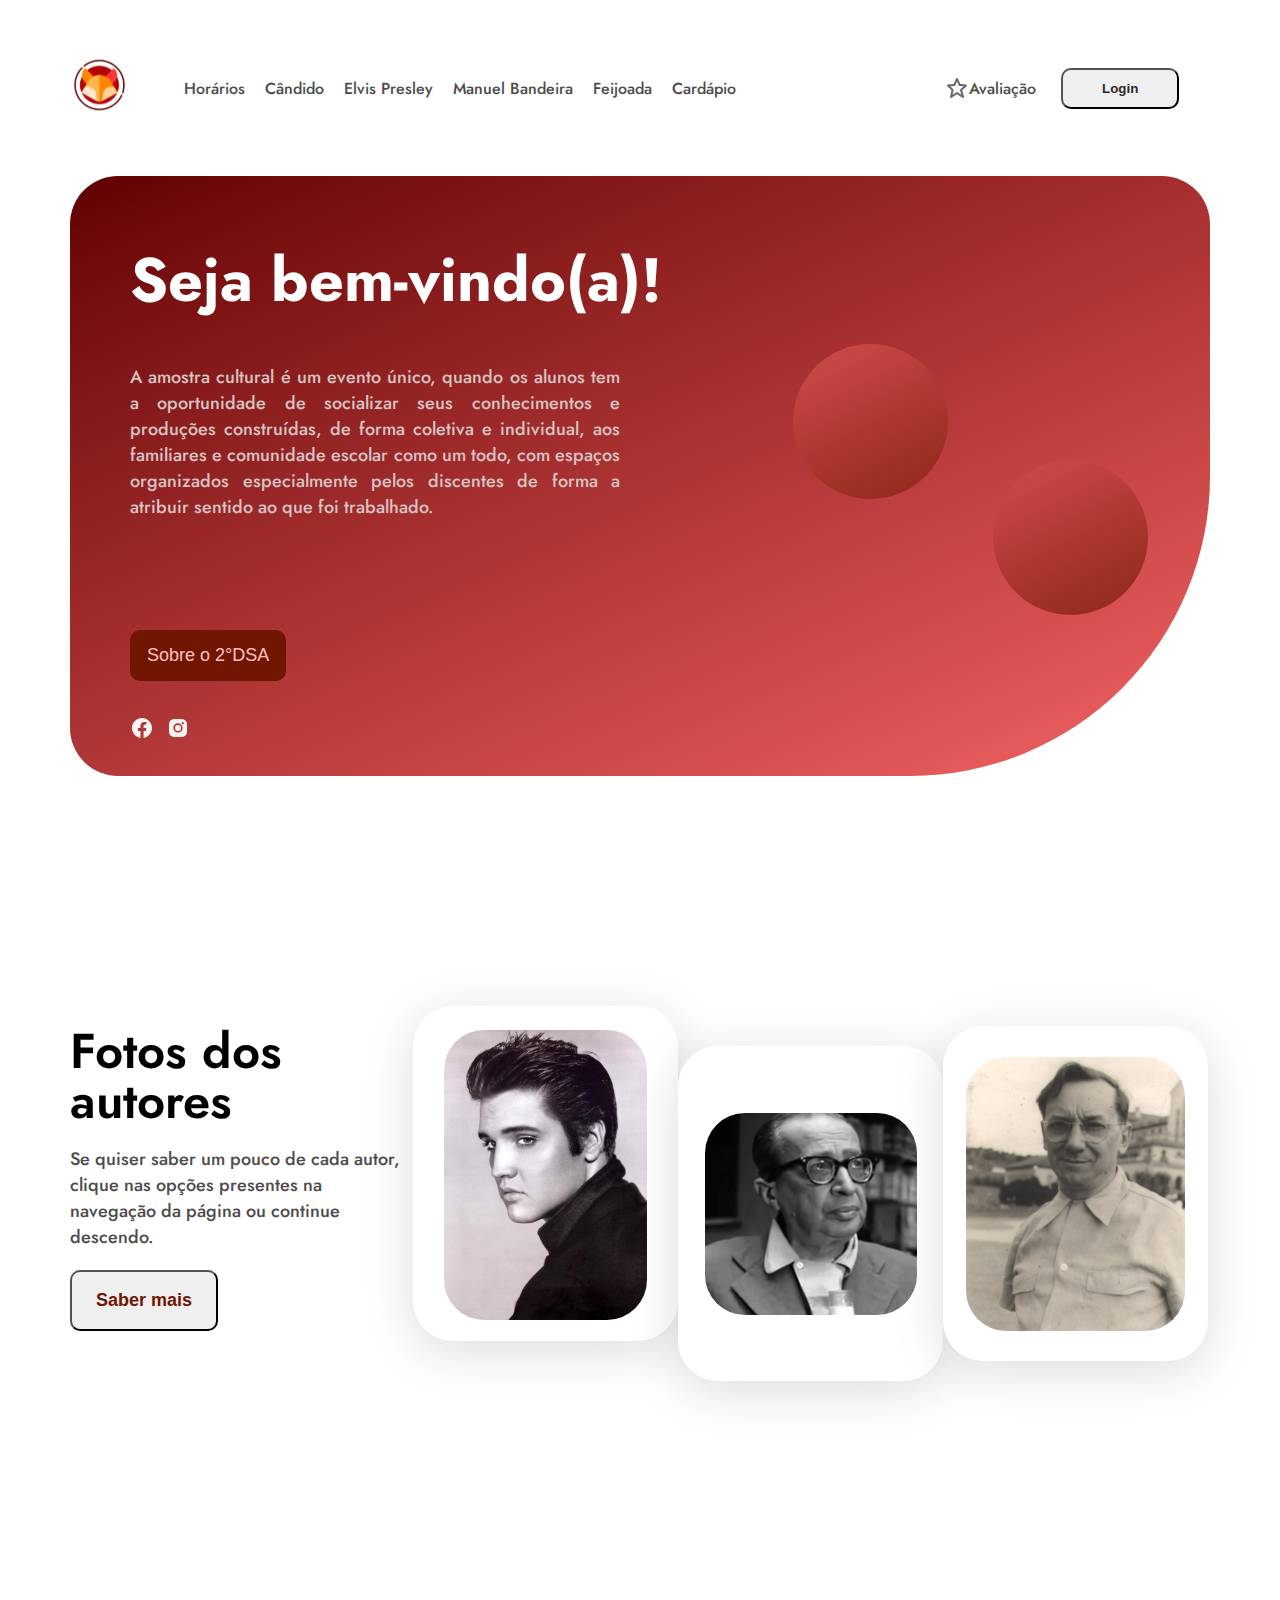
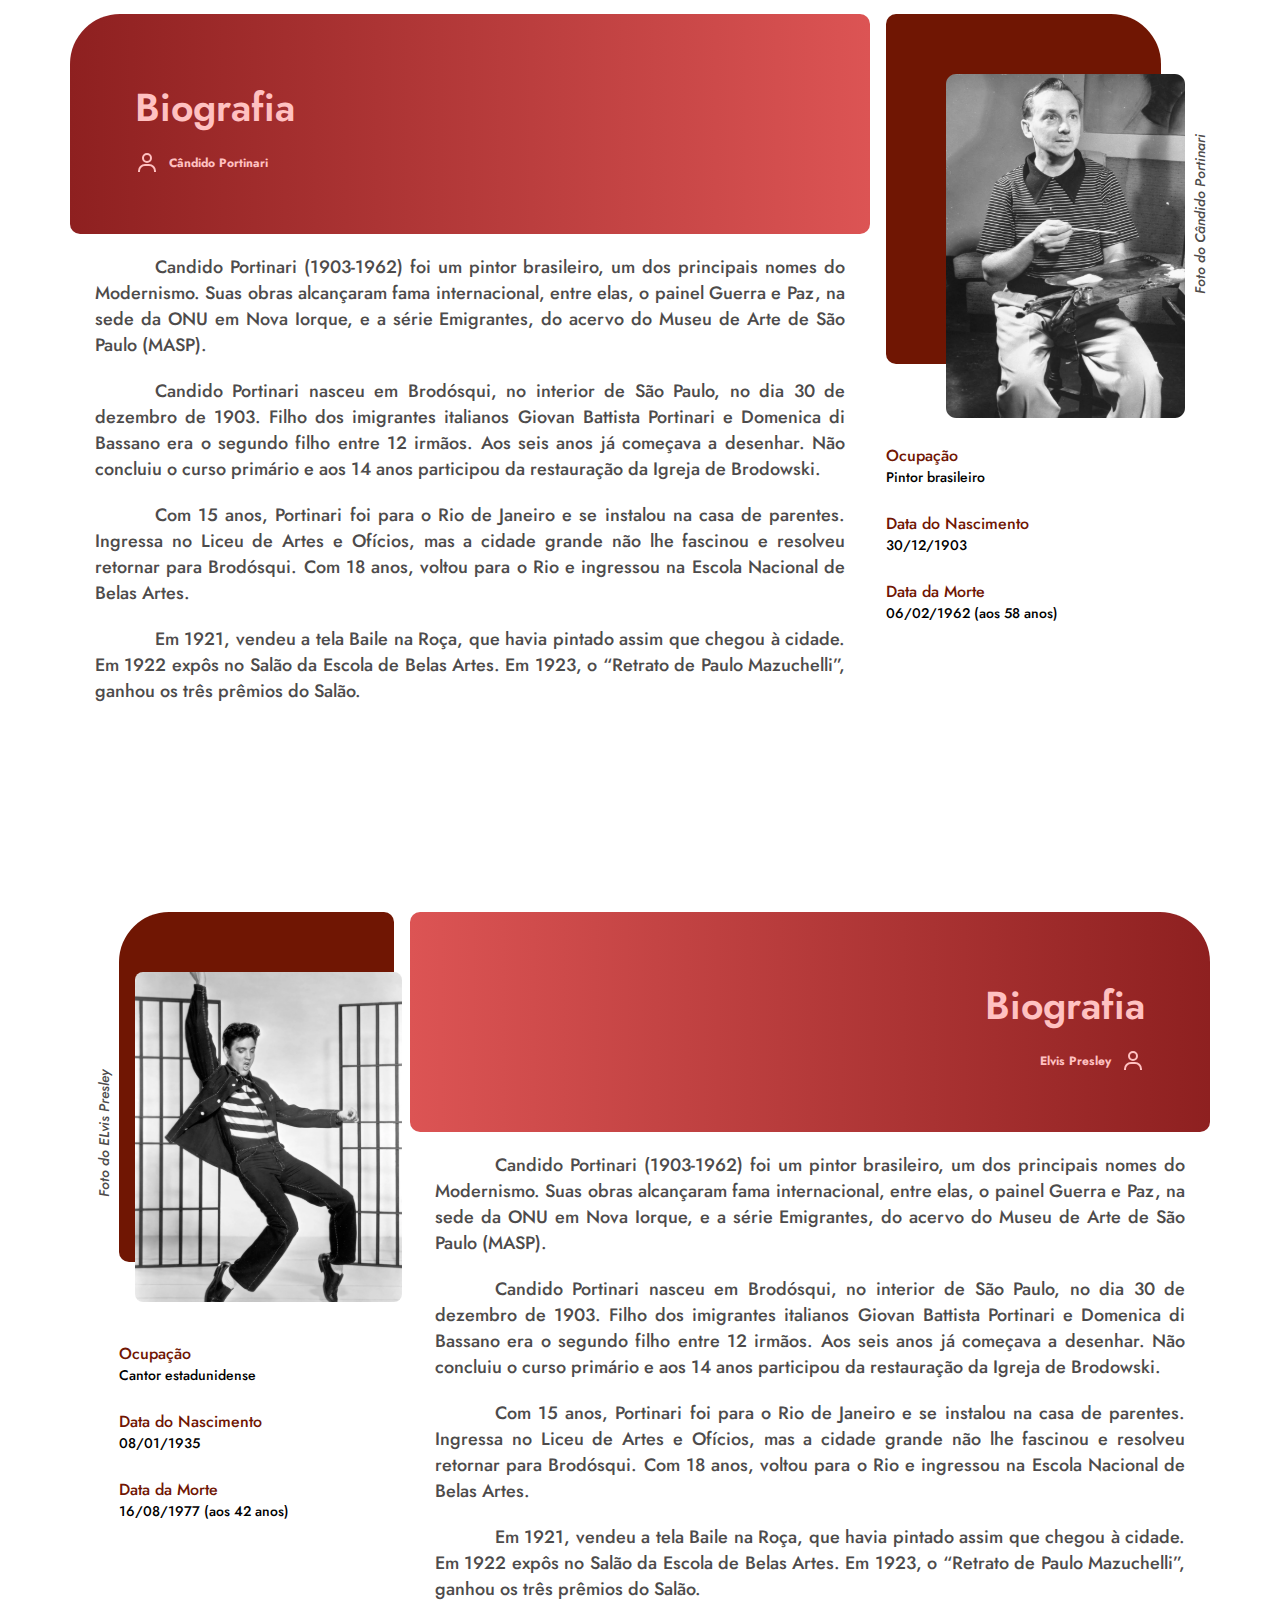
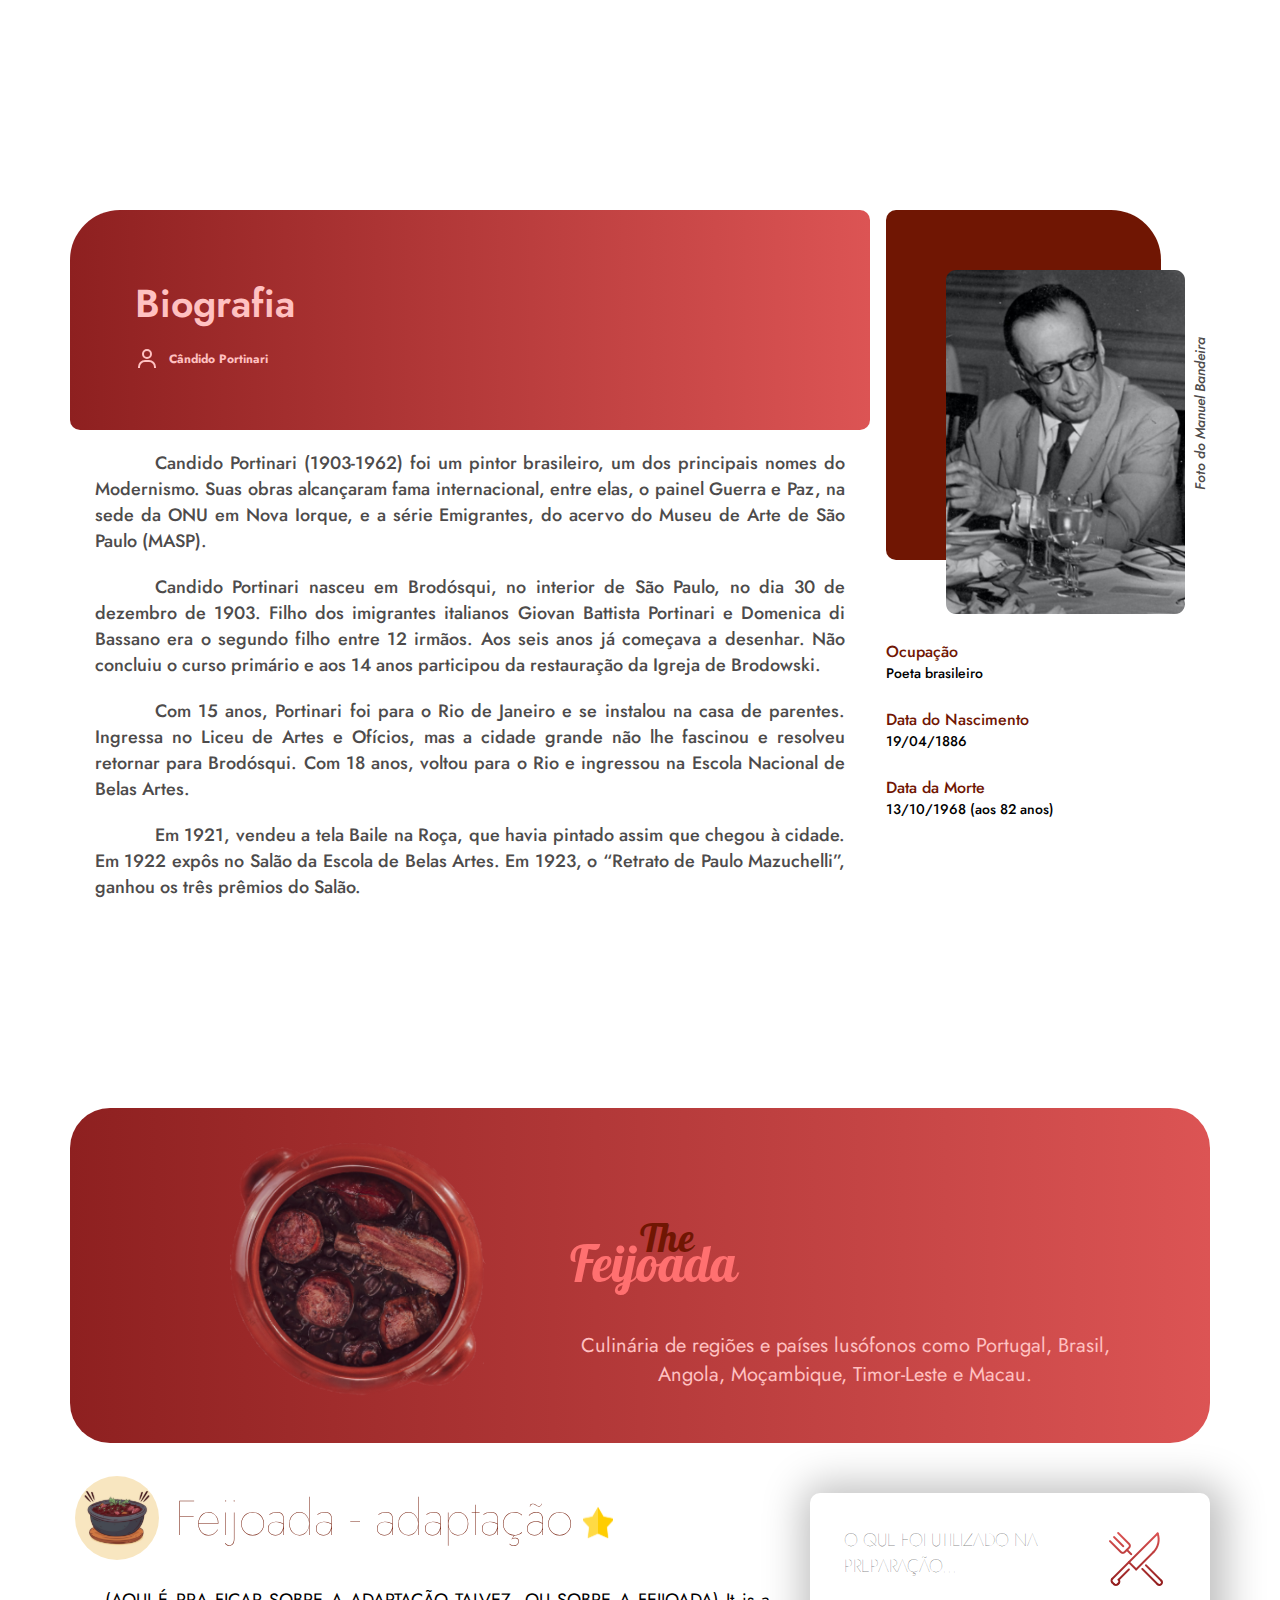
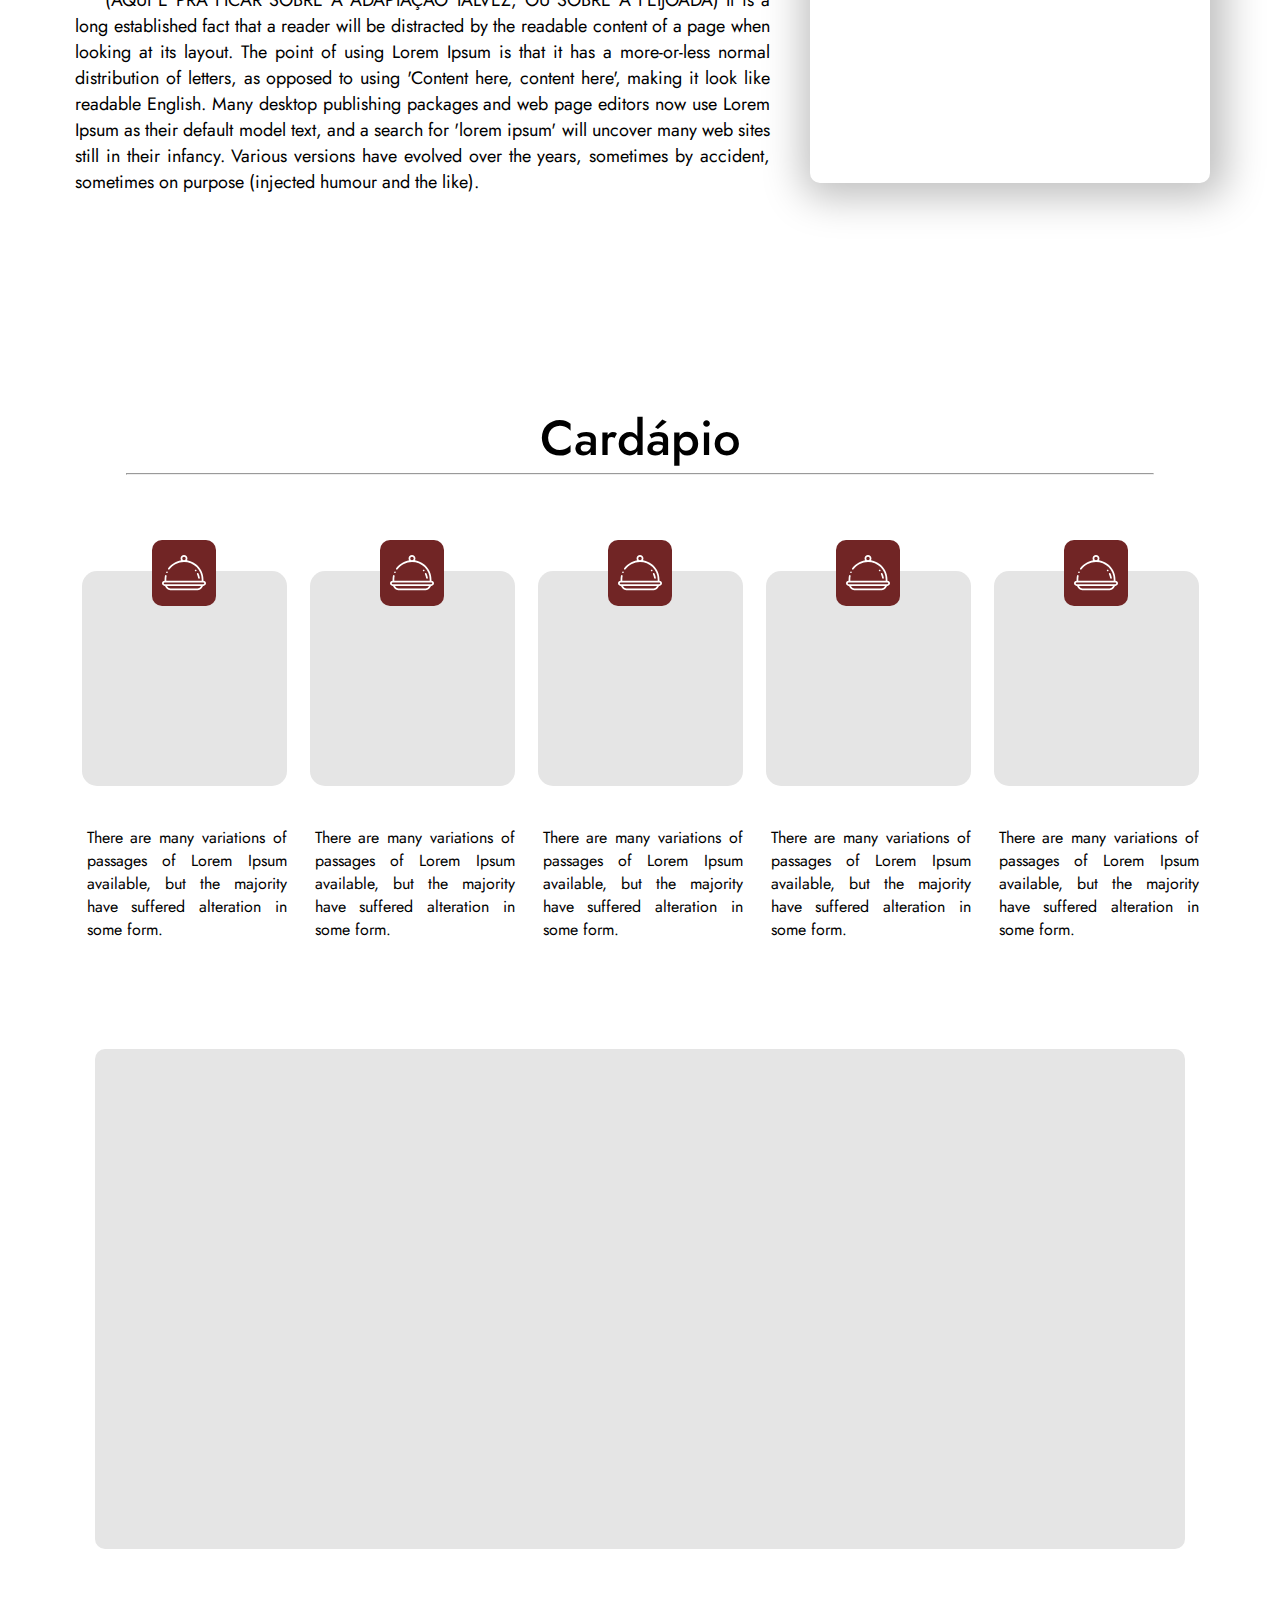
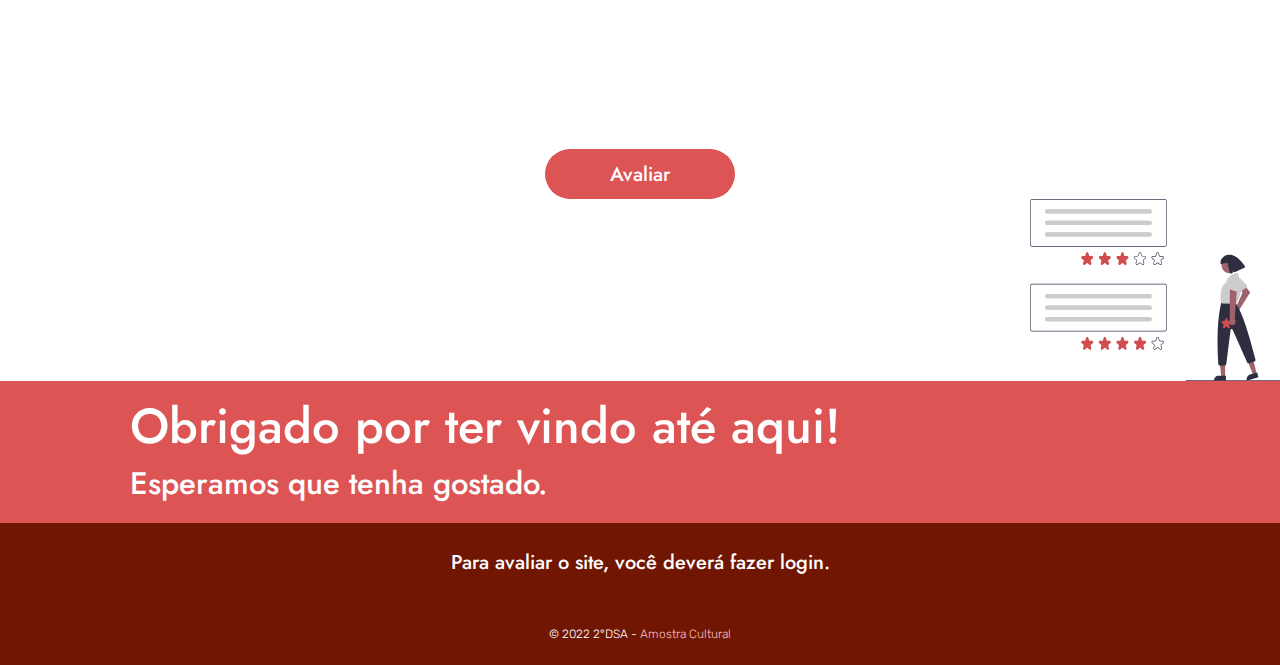
==== index.html @ beaadd14 "pagina inicial" ====
<!DOCTYPE html>
<html lang="pt-br">
<head>
    <meta charset="UTF-8">
    <meta http-equiv="X-UA-Compatible" content="IE=edge">
    <meta name="viewport" content="width=device-width, initial-scale=1.0">
    <link rel="stylesheet" href="style.css">
    <link rel="shortcut icon" href="favicon.svg" type="image/x-icon">
    <link rel="preconnect" href="https://fonts.googleapis.com">
    <link rel="preconnect" href="https://fonts.gstatic.com" crossorigin>
    <link href="https://fonts.googleapis.com/css2?family=Jost:wght@400;500;600;700&display=swap" rel="stylesheet">
    <link rel="preconnect" href="https://fonts.googleapis.com">
    <link rel="preconnect" href="https://fonts.gstatic.com" crossorigin>
    <link href="https://fonts.googleapis.com/css2?family=Pattaya&display=swap" rel="stylesheet">
    <link rel="preconnect" href="https://fonts.googleapis.com">
    <link rel="preconnect" href="https://fonts.gstatic.com" crossorigin>
    <link href="https://fonts.googleapis.com/css2?family=Waterfall&display=swap" rel="stylesheet">
    <link rel="preconnect" href="https://fonts.googleapis.com">
    <link rel="preconnect" href="https://fonts.gstatic.com" crossorigin>
    <link href="https://fonts.googleapis.com/css2?family=Rubik&display=swap" rel="stylesheet">
    <title>Amostra Cultural</title>
</head>
<body>
    <header>
        <section class="container-header">
            <nav>
                <div class="image-logo">
                    <picture>
                        <img src="./favicon.svg" alt="logo da amostra cultural">
                    </picture>
                </div>
                <div class="container-navbar">
                    <ul>
                        <li><a href="#">Horários</a></li>
                        <li><a href="#candido-page" name="candido">Cândido</a></li>
                        <li><a href="#elvis-page">Elvis Presley</a></li>
                        <li><a href="#manuel-page">Manuel Bandeira</a></li>
                        <li><a href="#feijoada-page">Feijoada</a></li>
                        <li><a href="#cardapio-page">Cardápio</a></li>
                    </ul>
                </div>
                <div class="container-contato">
                    <div class="rate-us">
                        <picture>
                            <svg xmlns="http://www.w3.org/2000/svg" width="30" height="30" style="fill: rgba(106, 104, 104, 1);transform: none;"><path d="m6.516 14.323-1.49 6.452a.998.998 0 0 0 1.529 1.057L12 18.202l5.445 3.63a1.001 1.001 0 0 0 1.517-1.106l-1.829-6.4 4.536-4.082a1 1 0 0 0-.59-1.74l-5.701-.454-2.467-5.461a.998.998 0 0 0-1.822 0L8.622 8.05l-5.701.453a1 1 0 0 0-.619 1.713l4.214 4.107zm2.853-4.326a.998.998 0 0 0 .832-.586L12 5.43l1.799 3.981a.998.998 0 0 0 .832.586l3.972.315-3.271 2.944c-.284.256-.397.65-.293 1.018l1.253 4.385-3.736-2.491a.995.995 0 0 0-1.109 0l-3.904 2.603 1.05-4.546a1 1 0 0 0-.276-.94l-3.038-2.962 4.09-.326z"></path></svg>
                                
                        </picture>
                        <a href="#" id="avaliar">Avaliação</a>
                    </div>
                    <div class="login">
                        <a href="#elvis-page"><button>Login</button></a>
                    </div>
                </div>
            </nav>
        </section>

        <section class="banner">
            <div class="banner-objects-up"></div>
            <div class="banner-objects-down"></div>
            <div class="container-banner">
                <div class="banner-info">
                    <h1>Seja bem-vindo(a)!</h1>
                    <p>A amostra cultural é um evento único, quando os alunos tem a oportunidade de socializar seus conhecimentos e produções construídas, de forma coletiva e individual, aos familiares e comunidade escolar como um todo, com espaços organizados especialmente pelos discentes de forma a atribuir sentido ao que foi trabalhado.</p>
                </div>
                <div class="banner-button">
                    <a href="#"><button>Sobre o 2&deg;DSA</button></a>
                </div>
                <div class="banner-socialmedia">
                    <div class="facebook">
                        <picture>
                            <a href="#"><svg xmlns="http://www.w3.org/2000/svg" width="24" height="24" style="fill: rgba(245, 244, 244, 1);"><path d="M12.001 2.002c-5.522 0-9.999 4.477-9.999 9.999 0 4.99 3.656 9.126 8.437 9.879v-6.988h-2.54v-2.891h2.54V9.798c0-2.508 1.493-3.891 3.776-3.891 1.094 0 2.24.195 2.24.195v2.459h-1.264c-1.24 0-1.628.772-1.628 1.563v1.875h2.771l-.443 2.891h-2.328v6.988C18.344 21.129 22 16.992 22 12.001c0-5.522-4.477-9.999-9.999-9.999z"></path></svg></a>
                        </picture>
                    </div>
                    <div class="instagram">
                        <picture>
                           <a href="#"><svg xmlns="http://www.w3.org/2000/svg" width="24" height="24" style="fill: rgba(245, 244, 244, 1);"><path d="M20.947 8.305a6.53 6.53 0 0 0-.419-2.216 4.61 4.61 0 0 0-2.633-2.633 6.606 6.606 0 0 0-2.186-.42c-.962-.043-1.267-.055-3.709-.055s-2.755 0-3.71.055a6.606 6.606 0 0 0-2.185.42 4.607 4.607 0 0 0-2.633 2.633 6.554 6.554 0 0 0-.419 2.185c-.043.963-.056 1.268-.056 3.71s0 2.754.056 3.71c.015.748.156 1.486.419 2.187a4.61 4.61 0 0 0 2.634 2.632 6.584 6.584 0 0 0 2.185.45c.963.043 1.268.056 3.71.056s2.755 0 3.71-.056a6.59 6.59 0 0 0 2.186-.419 4.615 4.615 0 0 0 2.633-2.633c.263-.7.404-1.438.419-2.187.043-.962.056-1.267.056-3.71-.002-2.442-.002-2.752-.058-3.709zm-8.953 8.297c-2.554 0-4.623-2.069-4.623-4.623s2.069-4.623 4.623-4.623a4.623 4.623 0 0 1 0 9.246zm4.807-8.339a1.077 1.077 0 0 1-1.078-1.078 1.077 1.077 0 1 1 2.155 0c0 .596-.482 1.078-1.077 1.078z"></path><circle cx="11.994" cy="11.979" r="3.003"></circle></svg></a>
                        </picture>
                    </div>
                </div>
            </div>
        </section>
    </header>
    
    <main>
        <section class="highlight">
            <div class="container-highlight">
                <div class="highlight-info">
                    <h2>Fotos dos autores</h2>
                    <p>Se quiser saber um pouco de cada autor, clique nas opções presentes na navegação da página ou continue descendo.</p>
                    <a href="#"><button>Saber mais</button></a>
                </div>
                <div class="highlight-image">
                    <div class="image-1">
                        <picture>
                            <img src="./assets/elvis.svg" alt="imagem de elvis presley" title="Elvis Presley">
                        </picture>
                    </div>
                    <div class="image-2">
                        <picture>
                            <img src="./assets/manuel.svg" alt="imagem de manuel bandeira" title="Manuel Bandeira">
                        </picture>
                    </div>
                    <div class="image-3">
                        <picture>
                            <img src="./assets/candido.svg" alt="imagem de candido portinari" title="Cândido Portinari">
                        </picture>
                    </div>
                </div>
            </div>
        </section>
        <section class="biografia-candido" id="candido-page">
            <div class="container-biografia">
                <div class="biografia-info-text">
                    <div class="biografia-header">
                        <h3>Biografia</h3>
                        <div class="nome-autor">
                            <picture>
                                <svg xmlns="http://www.w3.org/2000/svg" width="24" height="24" style="fill: rgba(255, 193, 193, 1); "><path d="M12 2a5 5 0 1 0 5 5 5 5 0 0 0-5-5zm0 8a3 3 0 1 1 3-3 3 3 0 0 1-3 3zm9 11v-1a7 7 0 0   0-7-7h-4a7 7 0 0 0-7 7v1h2v-1a5 5 0 0 1 5-5h4a5 5 0 0 1 5 5v1z"></path></svg>
                            </picture>
                            <h6>Cândido Portinari</h6>
                        </div>
                    </div>
                    <p>          Candido Portinari (1903-1962) foi um pintor brasileiro, um dos principais nomes do Modernismo. Suas obras alcançaram fama internacional, entre elas, o painel Guerra e Paz, na sede da ONU em Nova Iorque, e a série Emigrantes, do acervo do Museu de Arte de São Paulo (MASP).</p>
                    <p>  Candido Portinari nasceu em Brodósqui, no interior de São Paulo, no dia 30 de dezembro de 1903. Filho dos imigrantes italianos Giovan Battista Portinari e Domenica di Bassano era o segundo filho entre 12 irmãos. Aos seis anos já começava a desenhar. Não concluiu o curso primário e aos 14 anos participou da restauração da Igreja de Brodowski.</p>
              
                    <p>  Com 15 anos, Portinari foi para o Rio de Janeiro e se instalou na casa de parentes. Ingressa no Liceu de Artes e Ofícios, mas a cidade grande não lhe fascinou e resolveu retornar para Brodósqui. Com 18 anos, voltou para o Rio e ingressou na Escola Nacional de Belas Artes.</p>
              
                    <p>  Em 1921, vendeu a tela Baile na Roça, que havia pintado assim que chegou à cidade. Em 1922 expôs no Salão da Escola de Belas Artes. Em 1923, o “Retrato de Paulo Mazuchelli”, ganhou os três prêmios do Salão.</p>
                </div>
                <div class="biografia-info-autor">
                    <div class="image-autor">
                        <picture>
                            <img src="./assets/candido-1.svg" alt="imagem de candido" title="Cândido Portinari">
                        </picture>
                        <cite><p>Foto do Cândido Portinari</p></cite>
                    </div>
                    <div class="text-autor">
                        <div class="ocupacao">
                            <p><span>Ocupação</span><br> Pintor brasileiro</p>
                        </div>
                        <div class="date-birth">
                            <p><span>Data do Nascimento</span><br> 30/12/1903</p>
                        </div>
                        <div class="date-death">
                            <p><span>Data da Morte</span><br> 06/02/1962 (aos 58 anos)</p>
                        </div>
                    </div>
                </div>
            </div>
        </section>
        <section class="biografia-elvis" id="elvis-page">
            <div class="container-biografia">
                <div class="biografia-info-autor">
                    <div class="image-autor">
                        <picture>
                            <img src="./assets/elvis-1.svg" alt="imagem de elvis" title="Elvis Presley">
                        </picture>
                        <cite><p>Foto do ELvis Presley</p></cite>
                    </div>
                    <div class="text-autor">
                        <div class="ocupacao">
                            <p><span>Ocupação</span><br> Cantor estadunidense</p>
                        </div>
                        <div class="date-birth">
                            <p><span>Data do Nascimento</span><br> 08/01/1935</p>
                        </div>
                        <div class="date-death">
                            <p><span>Data da Morte</span><br> 16/08/1977 (aos 42 anos)</p>
                        </div>
                    </div>
                </div>
                <div class="biografia-info-text">
                    <div class="biografia-header">
                        <h3>Biografia</h3>
                        <div class="nome-autor">
                            <h6>Elvis Presley</h6>
                            <picture>
                                <svg xmlns="http://www.w3.org/2000/svg" width="24" height="24" style="fill: rgba(255, 193, 193, 1); "><path d="M12 2a5 5 0 1 0 5 5 5 5 0 0 0-5-5zm0 8a3 3 0 1 1 3-3 3 3 0 0 1-3 3zm9 11v-1a7 7 0 0   0-7-7h-4a7 7 0 0 0-7 7v1h2v-1a5 5 0 0 1 5-5h4a5 5 0 0 1 5 5v1z"></path></svg>
                            </picture>
                        </div>
                    </div>
                    <p>          Candido Portinari (1903-1962) foi um pintor brasileiro, um dos principais nomes do Modernismo. Suas obras alcançaram fama internacional, entre elas, o painel Guerra e Paz, na sede da ONU em Nova Iorque, e a série Emigrantes, do acervo do Museu de Arte de São Paulo (MASP).</p>
            
                    <p>  Candido Portinari nasceu em Brodósqui, no interior de São Paulo, no dia 30 de dezembro de 1903. Filho dos imigrantes italianos Giovan Battista Portinari e Domenica di Bassano era o segundo filho entre 12 irmãos. Aos seis anos já começava a desenhar. Não concluiu o curso primário e aos 14 anos participou da restauração da Igreja de Brodowski.</p>
              
                    <p>  Com 15 anos, Portinari foi para o Rio de Janeiro e se instalou na casa de parentes. Ingressa no Liceu de Artes e Ofícios, mas a cidade grande não lhe fascinou e resolveu retornar para Brodósqui. Com 18 anos, voltou para o Rio e ingressou na Escola Nacional de Belas Artes.</p>
              
                    <p>  Em 1921, vendeu a tela Baile na Roça, que havia pintado assim que chegou à cidade. Em 1922 expôs no Salão da Escola de Belas Artes. Em 1923, o “Retrato de Paulo Mazuchelli”, ganhou os três prêmios do Salão.</p>
                </div>
            </div>
        </section>
        <section class="biografia-manuel" id="manuel-page">
            <div class="container-biografia">
                <div class="biografia-info-text">
                    <div class="biografia-header">
                        <h3>Biografia</h3>
                        <div class="nome-autor">
                            <picture>
                                <svg xmlns="http://www.w3.org/2000/svg" width="24" height="24" style="fill: rgba(255, 193, 193, 1); "><path d="M12 2a5 5 0 1 0 5 5 5 5 0 0 0-5-5zm0 8a3 3 0 1 1 3-3 3 3 0 0 1-3 3zm9 11v-1a7 7 0 0   0-7-7h-4a7 7 0 0 0-7 7v1h2v-1a5 5 0 0 1 5-5h4a5 5 0 0 1 5 5v1z"></path></svg>
                            </picture>
                            <h6>Cândido Portinari</h6>
                        </div>
                    </div>
                    <p>          Candido Portinari (1903-1962) foi um pintor brasileiro, um dos principais nomes do Modernismo. Suas obras alcançaram fama internacional, entre elas, o painel Guerra e Paz, na sede da ONU em Nova Iorque, e a série Emigrantes, do acervo do Museu de Arte de São Paulo (MASP).</p>
                    <p>  Candido Portinari nasceu em Brodósqui, no interior de São Paulo, no dia 30 de dezembro de 1903. Filho dos imigrantes italianos Giovan Battista Portinari e Domenica di Bassano era o segundo filho entre 12 irmãos. Aos seis anos já começava a desenhar. Não concluiu o curso primário e aos 14 anos participou da restauração da Igreja de Brodowski.</p>
              
                    <p>  Com 15 anos, Portinari foi para o Rio de Janeiro e se instalou na casa de parentes. Ingressa no Liceu de Artes e Ofícios, mas a cidade grande não lhe fascinou e resolveu retornar para Brodósqui. Com 18 anos, voltou para o Rio e ingressou na Escola Nacional de Belas Artes.</p>
              
                    <p>  Em 1921, vendeu a tela Baile na Roça, que havia pintado assim que chegou à cidade. Em 1922 expôs no Salão da Escola de Belas Artes. Em 1923, o “Retrato de Paulo Mazuchelli”, ganhou os três prêmios do Salão.</p>
                </div>
                <div class="biografia-info-autor">
                    <div class="image-autor">
                        <picture>
                            <img src="./assets/manuel-1.svg" alt="imagem de candido" title="Cândido Portinari">
                        </picture>
                        <cite><p>Foto do Manuel Bandeira</p></cite>
                    </div>
                    <div class="text-autor">
                        <div class="ocupacao">
                            <p><span>Ocupação</span><br> Poeta brasileiro</p>
                        </div>
                        <div class="date-birth">
                            <p><span>Data do Nascimento</span><br> 19/04/1886</p>
                        </div>
                        <div class="date-death">
                            <p><span>Data da Morte</span><br> 13/10/1968 (aos 82 anos)</p>
                        </div>
                    </div>
                </div>
            </div>
        </section>
        <section class="feijoada" id="feijoada-page">
            <div class="container-feijoada">
                <div class="feijoada-header">
                    <div class="image-feijoada">
                        <picture>
                            <img src="./assets/feijoada.svg" alt="imagem de feijoada" title="Feijoada">
                        </picture>
                    </div>
                    <div class="info-header-feijoada">
                        <div class="title-feijoada">
                            <h1><span>The</span><br>Feijoada</h1>
                        </div>
                        <div class="text-feijoada">
                            <p>Culinária de regiões e países lusófonos como Portugal, Brasil, Angola, Moçambique, Timor-Leste e Macau.</p>
                        </div>
                    </div>
                </div>
                <div class="feijoada-info">
                    <div class="info-text-feijoada">
                        <div class="title-feijoada">
                            <img src="./assets/feijoada-icon.svg" alt="ilustraçao de feijoada">
                            <h2>Feijoada - adaptação</h2>
                            <picture>
                                <img src="./assets/star-icon.svg" alt="ilustraçao de estrela">
                            </picture>
                        </div>
                        <p>(AQUI É PRA FICAR SOBRE A ADAPTAÇÃO TALVEZ, OU SOBRE A FEIJOADA) It is a long established fact that a reader will be distracted by the readable content of a page when looking at its layout. The point of using Lorem Ipsum is that it has a more-or-less normal distribution of letters, as opposed to using 'Content here, content here', making it look like readable English. Many desktop publishing packages and web page editors now use Lorem Ipsum as their default model text, and a search for 'lorem ipsum' will uncover many web sites still in their infancy. Various versions have evolved over the years, sometimes by accident, sometimes on purpose (injected humour and the like).</p>
                    </div>
                    <div class="info-ingredientes-feijoada">
                        <h6>O QUE FOI UTILIZADO NA PREPARAÇÃO...</h6>
                        <picture>
                            <img src="./assets/garfo-faca.svg" alt="ilustraçao de garfo e faca">
                        </picture>
                    </div>
                </div>
            </div>
        </section>
        <section class="cardapio" id="cardapio-page">
            <div class="container-cardapio">
                <h2>Cardápio</h2>
                <hr>
                <div class="itens-cardapio">
                    <div class="item">
                        <div class="icon-cardapio">
                            <picture>
                                <img src="./assets/bandeja.svg" alt="icone de bandeija">
                            </picture>
                        </div>
                        <div class="item-cardapio"></div>
                        <p>There are many variations of passages of Lorem Ipsum available, but the majority have suffered alteration in some form.</p>
                    </div>
                    <div class="item">
                        <div class="icon-cardapio">
                            <picture>
                                <img src="./assets/bandeja.svg" alt="icone de bandeija">
                            </picture>
                        </div>
                        <div class="item-cardapio"></div>
                        <p>There are many variations of passages of Lorem Ipsum available, but the majority have suffered alteration in some form.</p>
                    </div>
                    <div class="item">
                        <div class="icon-cardapio">
                            <picture>
                                <img src="./assets/bandeja.svg" alt="icone de bandeija">
                            </picture>
                        </div>
                        <div class="item-cardapio"></div>
                        <p>There are many variations of passages of Lorem Ipsum available, but the majority have suffered alteration in some form.</p>
                    </div>
                    <div class="item">
                        <div class="icon-cardapio">
                            <picture>
                                <img src="./assets/bandeja.svg" alt="icone de bandeija">
                            </picture>
                        </div>
                        <div class="item-cardapio"></div>
                        <p>There are many variations of passages of Lorem Ipsum available, but the majority have suffered alteration in some form.</p>
                    </div>
                    <div class="item">
                        <div class="icon-cardapio">
                            <picture>
                                <img src="./assets/bandeja.svg" alt="icone de bandeija">
                            </picture>
                        </div>
                        <div class="item-cardapio"></div>
                        <p>There are many variations of passages of Lorem Ipsum available, but the majority have suffered alteration in some form.</p>
                    </div>
                </div>
            </div>
        </section>
        
        <section class="sla"></section>

    </main>

    <section class="rate-us-end">
        <div class="container-rate-us-end">
            <a href="#"><button>Avaliar</button></a>
        </div>
    </section>

    </section class="image-rate-us-end">
        <div class="container-image-rate-us-end">
            <picture>
                <img src="./assets/rate-us.svg" alt="ilustraçao mulher me pe avaliando uma pagina">
            </picture>
        </div>
    <section>

    <footer>
        <div class="footer-descricao">
            <h2>Obrigado por ter vindo até aqui! </h2>
            <h4>Esperamos que tenha gostado.</h4>
        </div>
        <div class="footer-end">
            <p>Para avaliar o site, você deverá fazer login.</p>
            <p>&copy; 2022 2&deg;DSA - <span>Amostra Cultural</span></p>
        </div>
    </footer>
</body>
</html>
---- style.css ----
* {
    margin: 0;
    padding: 0;
    box-sizing: border-box;
    list-style: none;
    text-decoration: none;
}

/* HOVERS */

button:hover{
    filter: brightness(0.8);
    cursor: pointer;
}

li:hover a{
    filter: brightness(0);
    cursor: pointer;
}

.rate-us:hover{
    filter: brightness(0);
}

:root {
    font-size: 62.5%;
    
    --white:#FFFFFF;
    --black:#000000;
    --gray:#4D4B4B;

    --gradient-base: linear-gradient(156deg, rgba(95,0,0,1) 0%, rgba(113,12,12,1) 9%, rgba(243,99,99,1) 100%);
    --gradient-accent: linear-gradient(90deg, rgba(142,32,32,1) 0%, rgba(220,84,84,1) 100%);
    --gradient-accent-reverse: linear-gradient(270deg, rgba(142,32,32,1) 0%, rgba(220,84,84,1) 100%);
    
    --primary-dark: #701603;
    --primary-light:#E5E5E5;

    --secondary-dark: #2E2929;
    --secondary-light: #DC5454;

    --fc-text-accent: #D6C4C4;
    --fc-text-buttons: #FFC1C1;
    --fc-text-title: #FF7070;
}

body:not(.rate-us-end){
    font-size: 1.6rem;
    font-family: 'Jost', sans-serif;
    width: 100vw;
    max-width: 100%;
    height: 100vh;
    background: var(--white);
    margin: 0 auto !important; 
	float: none !important; 
}

header{
    max-width: 114rem;
    width: 114rem;
    padding: 5.8rem 0 0 0;
    margin: 0 auto !important; 
	float: none !important; 
}

nav{
    display: flex;
    align-items: center;
    justify-content: space-between;
    padding: 0 3rem 0 0;
    margin: 0 0 5.8rem 0;
    height: 6rem;
}

/* NAVBAR */


.container-navbar ul{
    display: flex;
}

.container-navbar li{
    padding: 1rem;
}

.container-navbar li a{
    color: var(--gray);
    font-weight: 500;
    font-size: 18;
}

/* CONTATO */

.container-contato{
    display: flex;
    width: 39rem;
   padding: 0 0 0 13rem;
}

/* RATE US */

.rate-us{
    display: flex;
    align-items: center;
    justify-content: center;
    padding: 0 2.5rem;
}

.rate-us svg, picture{
    width: 2.4rem;
    height: 2.4rem;
}

.rate-us a{
    color: var(--gray);
    font-weight: 500;
    font-size: 18;
}

/* LOGIN */

.login button{
    padding: 1.1rem 3.9rem;
    border-radius: 1rem;
}

.login a button {
    color: var(--secondary-dark);
    font-weight: 600;
    font-size: 20;
}

/* BANNER */

.banner{
    width: 114rem;
    height: 60rem;
    padding: 6rem;
    background: var(--gradient-base);
    border-radius: 4.8rem;
    border-bottom-right-radius: 30rem;
}

/* OBJECTS */

.banner-objects-up, .banner-objects-down{
    position: absolute;
    width: 15.5rem;
    height: 15.5rem;
    border-radius: 10rem;
    background: rgb(209,76,76);
    background: linear-gradient(153deg, rgba(209,76,76,1) 0%, rgba(141,38,24,1) 100%);
}

/* UP */

.banner-objects-up{
    margin: 10.8rem 32.2rem 33.7rem  66.3rem ;
}

/* DOWN */

.banner-objects-down{
    margin: 22.4rem 12.2rem 22.1rem 86.3rem;
}

/* TEXT */

.banner h1{
    font-weight: 700;
    font-size: 6.1rem;
    color: var(--white);
}

.banner p{
    font-weight: 500;
    font-size: 1.8rem;
    color: var(--fc-text-accent);
    text-align: justify;
    width: 49rem;
    padding: 4rem 0 11rem 0 ;
}

/* BUTTON */

.banner button{
    background: var(--primary-dark);
    padding: 1.5rem 1.7rem;
    border-radius: 1rem;
    border: none;
}

.banner a button {
    font-weight: 500;
    font-size: 1.8rem;
    color: var(--fc-text-buttons);      
}

/* SOCIALMEDIA */

.banner-socialmedia{
    width: 6rem;
    display: flex;
    justify-content: space-between;
    padding: 3.5rem 0 0 0;
}

/* MAIN */

main{
    max-width: 114rem;
    width: 114rem;
    height: auto;
    margin: 0 auto !important; 
	float: none !important; 
}

/* HIGHLIGHT */


.container-highlight{
    display: flex;
    margin: 23rem 0 0 0 
}

/* TEXT */

.highlight-info > *{
    margin: 2rem 0 ;
}

.highlight-info h2{
    font-weight: 600;
    font-size: 4.9rem;
    color: var(--black);
    width: 23.3rem;
    line-height: 5rem;
}

.highlight-info p{
    font-weight: 500;
    font-size: 1.8rem;
    color: var(--gray);
    width: 33.3rem;
}

/* BUTTON */

.highlight-info button{
    padding: 1.8rem 2.4rem;
    border-radius: 1rem;
}

.highlight-info a button{
    font-weight: 600;
    font-size: 1.8rem;
    color: var(--primary-dark);
}

/* IMAGEM */

.highlight-image{
    display: flex;
    width: 80.7rem;
    height: 40rem;
    margin: 0 0 0 1rem;
}

.highlight-image .image-1, .image-2, .image-3{
    width: 26.5rem;
    height: 33.5rem;
    background: var(--white);
    border-radius: 4rem;
    box-shadow: 0rem 1rem 5rem rgba(26, 26, 26, 0.15);
}

.highlight-image .image-1{
    padding: 2.4rem 3.1rem;
}

.highlight-image .image-2{
    padding: 6.7rem 2.7rem;
    margin: 4rem 0 0 0rem;
}

.highlight-image .image-3{
    padding: 3.1rem 2.3rem;
    margin: 2rem 0 0 0rem;
}


/* BIOGRAFIA CANDIDO*/

.biografia-candido .container-biografia{
    margin: 20.8rem 0 0 0;
    display: flex;
}

.biografia-candido .biografia-header{
    background: var(--gradient-accent);
    width: 80rem;
    height: 22rem;
    border-radius: 1rem;
    border-top-left-radius: 5rem;
    padding: 6.5rem;
}

/* TEXT */

.biografia-candido .biografia-info-text p{
    width: 75rem;
    text-align: justify;
    margin: 2rem 0 0 2.5rem;
    text-indent: 6rem;
    font-weight: 500;
    font-size: 1.8rem;
    color: var(--gray);
}

/* TITLE */

.biografia-candido .biografia-header h3{
    font-weight: 600;
    font-size: 3.9rem;
    color: var(--fc-text-buttons);
    padding: 0 0 1.5rem 0;
}

/* SUB-TITLE */

.biografia-candido .nome-autor{
    display: flex;
    align-items: center;
    font-weight: 400;
    font-size: 1.8rem;
    color: var(--fc-text-buttons);
}

.biografia-candido .nome-autor h6  {
    padding: 0 0 0 1rem;
}

/* INFO AUTOR */

.biografia-candido .biografia-info-autor{
    margin: 0 0 0 1.6rem;
}

.biografia-candido .biografia-info-autor > *{
    margin: 0 0 8rem 0;
}

/* INFO AUTOR IMAGE*/

.biografia-candido .biografia-info-autor .image-autor{
    display: flex;
    background: var(--primary-dark);
    width: 27.5rem;
    height: 35rem;
    padding: 6rem ;
    border-radius: 1rem;
    border-top-right-radius: 5rem;
}

/* INFO AUTOR IMAGE SUBTITLE */

.biografia-candido .biografia-info-autor .image-autor cite{
    font-weight: 500;
    color: var(--gray);
    transform: rotate(270deg);
    padding: 28rem 0 0 0;
}

.biografia-candido .biografia-info-autor .image-autor cite p{
    width: 16rem;
    font-size: 1.4rem;
}

/* INFO AUTOR TEXT*/

.biografia-candido .biografia-info-autor .text-autor{
    font-weight: 500;
    font-size: 1.4rem;
}

.biografia-candido .biografia-info-autor .text-autor span{
    font-weight: 500;
    font-size: 1.6rem;
    color: var(--primary-dark);
}

.biografia-candido .biografia-info-autor .text-autor > *{
    margin: 0 0 2.5rem 0;
}

/* BIOGRAFIA ELVIS*/

.biografia-elvis .container-biografia{
    margin: 20.8rem 0 0 0;
    display: flex;
    justify-content: flex-end;
}

.biografia-elvis .biografia-header{
    background: var(--gradient-accent-reverse);
    width: 80rem;
    height: 22rem;
    border-radius: 1rem;
    border-top-right-radius: 5rem;
    padding: 6.5rem;
}

/* TEXT */

.biografia-elvis .biografia-info-text p{
    width: 75rem;
    text-align: justify;
    margin: 2rem 0 0 2.5rem;
    text-indent: 6rem;
    font-weight: 500;
    font-size: 1.8rem;
    color: var(--gray);
}

/* TITLE */

.biografia-elvis .biografia-header h3{
    font-weight: 600;
    font-size: 3.9rem;
    color: var(--fc-text-buttons);
    padding: 0 0 1.5rem 0;
    display: flex;
    justify-content: flex-end;
}

/* SUB-TITLE */

.biografia-elvis .nome-autor{
    display: flex;
    align-items: center;
    font-weight: 400;
    font-size: 1.8rem;
    color: var(--fc-text-buttons);
    display: flex;
    justify-content: flex-end;
}

.biografia-elvis .nome-autor h6  {
    padding: 0 1rem 0 0;
}

/* INFO AUTOR */

.biografia-elvis .biografia-info-autor{
    margin: 0 1.6rem 0 0;
}

.biografia-elvis .biografia-info-autor > *{
    margin: 0 0 8rem 0;
}

/* INFO AUTOR IMAGE*/

.biografia-elvis .biografia-info-autor .image-autor{
    display: flex;
    background: var(--primary-dark);
    width: 27.5rem;
    height: 35rem;
    padding: 6rem 0 0 1.6rem;
    border-radius: 1rem;
    border-top-left-radius: 5rem;
}

/* INFO AUTOR IMAGE SUBTITLE */

.biografia-elvis .biografia-info-autor .image-autor cite{
    font-weight: 500;
    color: var(--gray);
    transform: rotate(270deg);}

.biografia-elvis .biografia-info-autor .image-autor cite p{
    width: 16rem;
    font-size: 1.4rem;
}

/* INFO AUTOR TEXT*/

.biografia-elvis .biografia-info-autor .text-autor{
    font-weight: 500;
    font-size: 1.4rem;
}

.biografia-elvis .biografia-info-autor .text-autor span{
    font-weight: 500;
    font-size: 1.6rem;
    color: var(--primary-dark);
}

.biografia-elvis .biografia-info-autor .text-autor > *{
    margin: 0 0 2.5rem 0;
}

/* BIOGRAFIA MANUEL */

.biografia-manuel .container-biografia{
    margin: 20.8rem 0 0 0;
    display: flex;
}

.biografia-manuel .biografia-header{
    background: var(--gradient-accent);
    width: 80rem;
    height: 22rem;
    border-radius: 1rem;
    border-top-left-radius: 5rem;
    padding: 6.5rem;
}

/* TEXT */

.biografia-manuel .biografia-info-text p{
    width: 75rem;
    text-align: justify;
    margin: 2rem 0 0 2.5rem;
    text-indent: 6rem;
    font-weight: 500;
    font-size: 1.8rem;
    color: var(--gray);
}

/* TITLE */

.biografia-manuel .biografia-header h3{
    font-weight: 600;
    font-size: 3.9rem;
    color: var(--fc-text-buttons);
    padding: 0 0 1.5rem 0;
}

/* SUB-TITLE */

.biografia-manuel .nome-autor{
    display: flex;
    align-items: center;
    font-weight: 400;
    font-size: 1.8rem;
    color: var(--fc-text-buttons);
}

.biografia-manuel .nome-autor h6  {
    padding: 0 0 0 1rem;
}

/* INFO AUTOR */

.biografia-manuel .biografia-info-autor{
    margin: 0 0 0 1.6rem;
}

.biografia-manuel .biografia-info-autor > *{
    margin: 0 0 8rem 0;
}

/* INFO AUTOR IMAGE*/

.biografia-manuel .biografia-info-autor .image-autor{
    display: flex;
    background: var(--primary-dark);
    width: 27.5rem;
    height: 35rem;
    padding: 6rem ;
    border-radius: 1rem;
    border-top-right-radius: 5rem;
}

/* INFO AUTOR IMAGE SUBTITLE */

.biografia-manuel .biografia-info-autor .image-autor cite{
    font-weight: 500;
    color: var(--gray);
    transform: rotate(270deg);
    padding: 28rem 0 0 0;
}

.biografia-manuel .biografia-info-autor .image-autor cite p{
    width: 16rem;
    font-size: 1.4rem;
}

/* INFO AUTOR TEXT*/

.biografia-manuel .biografia-info-autor .text-autor{
    font-weight: 500;
    font-size: 1.4rem;
}

.biografia-manuel .biografia-info-autor .text-autor span{
    font-weight: 500;
    font-size: 1.6rem;
    color: var(--primary-dark);
}

.biografia-manuel .biografia-info-autor .text-autor > *{
    margin: 0 0 2.5rem 0;
}

/* FEIJOADA */

.feijoada .container-feijoada{
    margin: 20.8rem 0 0 0;
}

.feijoada-header{
    display: flex;
    width: 114rem;
    height: 33.5rem;
    background: var(--gradient-accent);
    border-radius: 4rem;
    align-items: center;
}

/* IMAGE */

.feijoada-header .image-feijoada img{
    width: 30rem;
    margin: 0 6rem 0 14rem;
}

/* TITLE */

.info-header-feijoada .title-feijoada h1 span{
    position: absolute;
    font-family: 'Pattaya', sans-serif;
    font-size: 3.9rem;
    color: var(--primary-dark);
    margin: 5rem 0 0 7rem;
}

.info-header-feijoada .title-feijoada h1{
    font-weight: 100;
    font-family: 'Pattaya', sans-serif;
    font-size: 5rem;
    margin: 0 0 3rem 0;
    color: var(--fc-text-title);

}

/* SUBTITLE */

.info-header-feijoada .text-feijoada p{
    width: 55rem;
    font-size: 2rem;
    text-align: center;
    color: var(--fc-text-buttons);
}

/* INFO */

.feijoada-info{
    display: flex;
}

.info-text-feijoada .title-feijoada{
    padding: 5rem 0 0 0.5rem;
    height: 10rem;
    display: flex;
    align-items: center;
    justify-content: flex-start;
}

/* TITLE */

.info-text-feijoada .title-feijoada h2{
    font-size: 4.9rem;
    padding: 0 1rem 0 0;
    font-weight: 100;
    color: var(--primary-dark);
}

/* IMAGE */

.info-text-feijoada .title-feijoada > img{
    width: 10rem;
    height: 10rem;
    display: flex;
    padding: 0 1.6rem 0 0;
    justify-content: flex-start;
}

/* TEXT */

.info-text-feijoada p{
    padding: 4.4rem 0 0 0.5rem;
    width: 70rem;
    text-align: justify;
    text-indent: 3rem;
    font-size: 1.8rem;
}


/* INGREDIENTES */

.feijoada-info{
    justify-content: space-between;
}

.info-ingredientes-feijoada{
    display: flex;
    justify-content: flex-start;
    width: 40rem;
    height: 29rem;
    background: var(--white);
    -webkit-box-shadow: 4px 3px 39px 12px rgba(0,0,0,0.25); 
    box-shadow: 4px 3px 39px 12px rgba(0,0,0,0.25); 
    border-radius: 1rem;
    padding: 3.4rem;
    margin: 5rem 0 0 0;
}

/* TITLE */

.info-ingredientes-feijoada h6{
    font-size: 1.8rem;
    font-weight: 100;
    width: 26rem;
}

/* CARDAPIO */

.container-cardapio{
    display: flex;
    flex-direction: column; 
    padding: 20.8rem 0 0 0;  
}

/* TITLE */

.container-cardapio h2{
    font-size: 4.9rem;
    font-weight: 500;
    display: flex;
    justify-content: center;
}

.container-cardapio hr{
    width: 102.8rem;
    margin: 0 0 0 5.6rem;
}

/* ITENS */

.itens-cardapio{
    display: flex;
    justify-content: space-around;
    padding: 3rem 0 0 0;
}

/* ICON */

.itens-cardapio .icon-cardapio{
    display: flex;
    justify-content: center;
    z-index: 1;
}

.itens-cardapio .icon-cardapio picture{
    width: 6.4rem;
    height: 6.6rem;
    padding: 3.5rem 0 0 0;
}

/* INFO */

.itens-cardapio .item-cardapio{
    width: 20.5rem;
    height: 21.5rem;
    border-radius: 1.5rem;
    background: var(--primary-light);
}

.itens-cardapio .item p{
    width: 20.5rem;
    padding: 4rem 0 0 0.5rem;
    text-align: justify;
}

/* SLA */

.sla{
    margin: 10.8rem auto 0;
    width: 109rem;
    height: 50rem;
    background: var(--primary-light);
    border-radius: 1rem;
}

/* RATE US END */

.container-rate-us-end{
    display: flex;
    flex-direction: row;
    justify-content: center;
}

/* IMAGE */

.container-image-rate-us-end{
    display: flex;
    justify-content: flex-end;
}

.container-image-rate-us-end picture{
    width: 25rem;
    height: 18.2rem;
}

/* BUTTON */

.container-rate-us-end a button{
    font-weight: 500;
    font-size: 2rem;
    font-family: 'Jost', sans-serif;
    color: var(--white);
}

.container-rate-us-end button{
    margin: 20rem 0 0 0;
    padding: 0.8rem 6.3rem;
    width: 19rem;
    height: 5rem;
    border-radius: 2.5rem;
    border: none;
    background-color: var(--secondary-light);
}

/* FOOTER */

footer{
    height: 28.4rem;
    width: 100vw;
    max-width: 100%;
}

/* TEXT UP */

footer .footer-descricao{
    width: 100%;
    height: 14.2rem;
    background: var(--secondary-light);
    padding: 1rem 13rem;
}

footer .footer-descricao h2{
    font-weight: 500;
    font-size: 4.9rem;
    width: 80rem;
    color: var(--white);
}

footer .footer-descricao h4{
    font-weight: 500;
    font-size: 3.1rem;
    color: var(--white);
}

/* TEXT DOWN */

footer .footer-end{
    width: 100%;
    height: 14.2rem;
    background: var(--primary-dark);
    display: flex;
    flex-direction: column;
    justify-content: center;
    align-items: center;
}

footer .footer-end p{
    font-weight: 500;
    font-size: 2rem;
    color: var(--white);
}

footer .footer-end p + p{
    font-weight: 300;
    font-size: 1.2rem;
    font-family: 'Rubik', sans-serif;
    color: var(--white);
    padding: 5rem 0 0 0;
}

footer .footer-end p + p span{
    font-weight: 300;
    font-size: 1.2rem;
    font-family: 'Rubik', sans-serif;
    color: var(--fc-text-buttons);
}
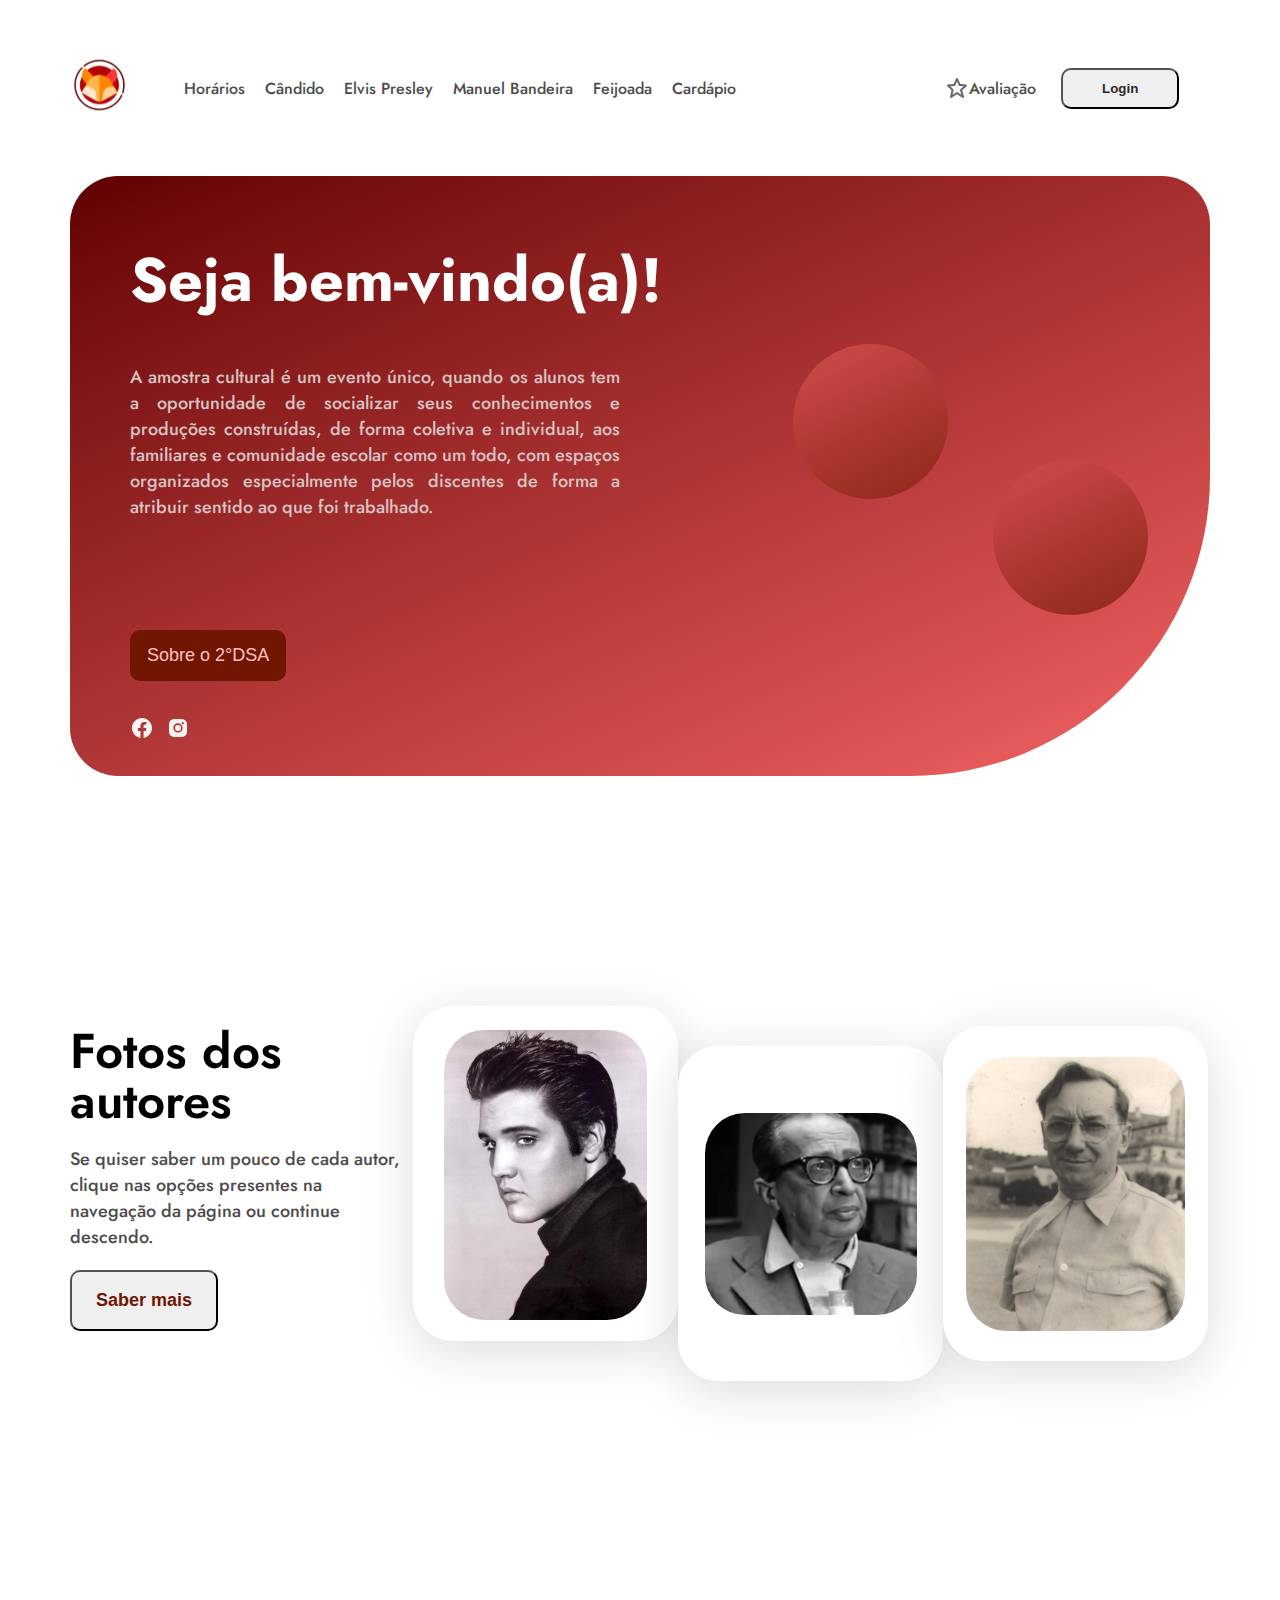
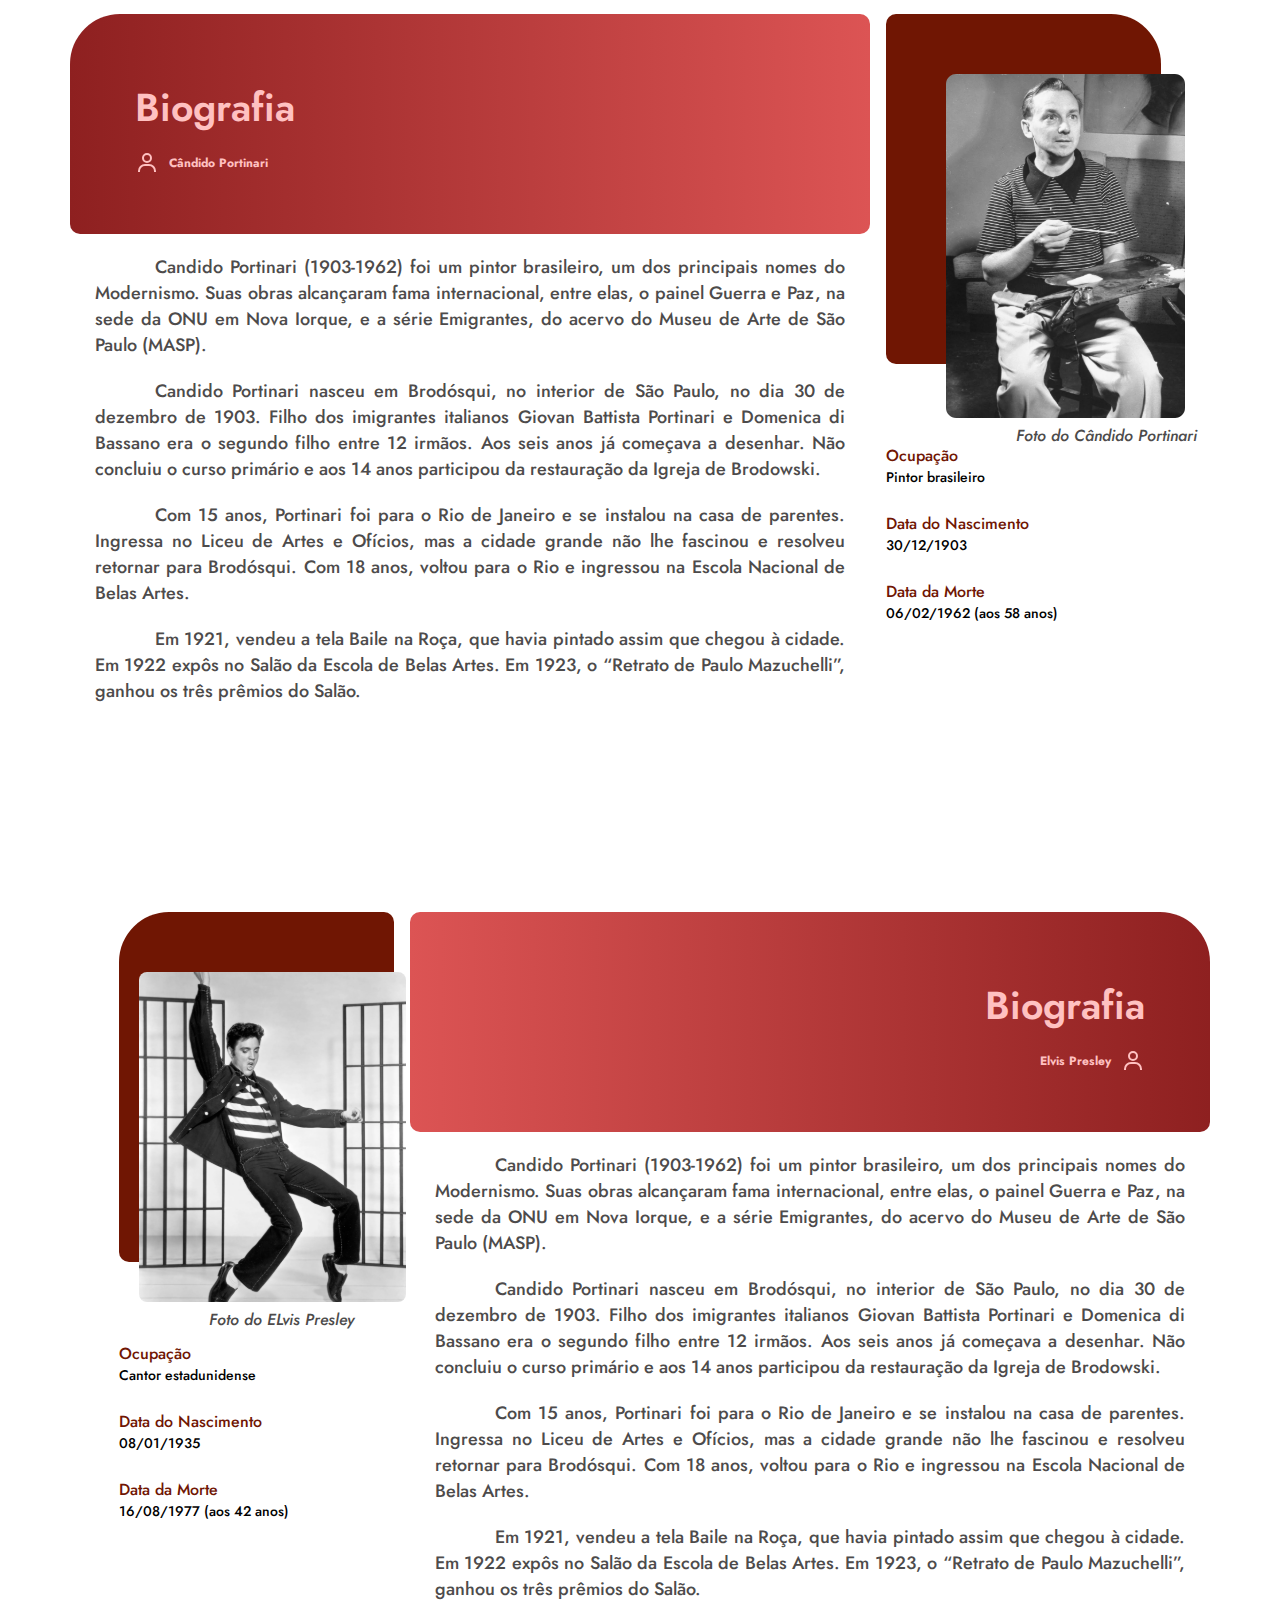
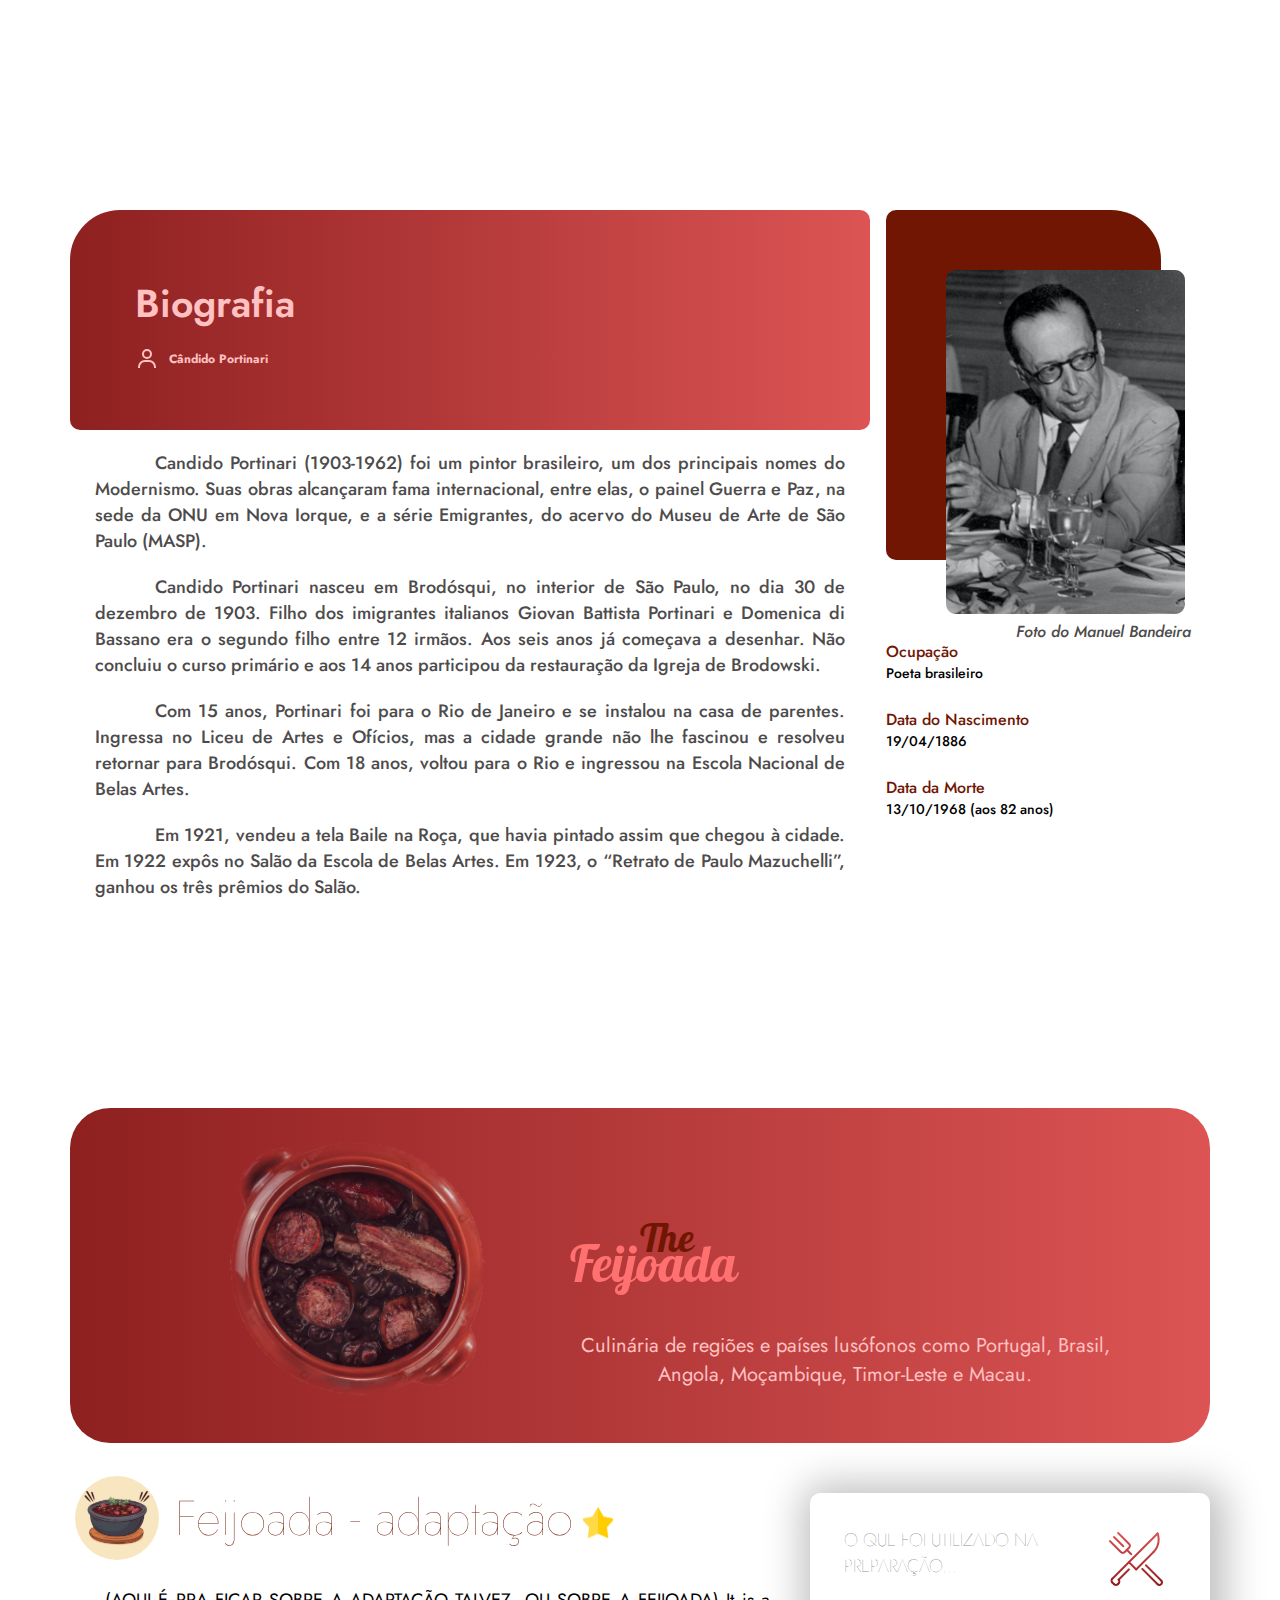
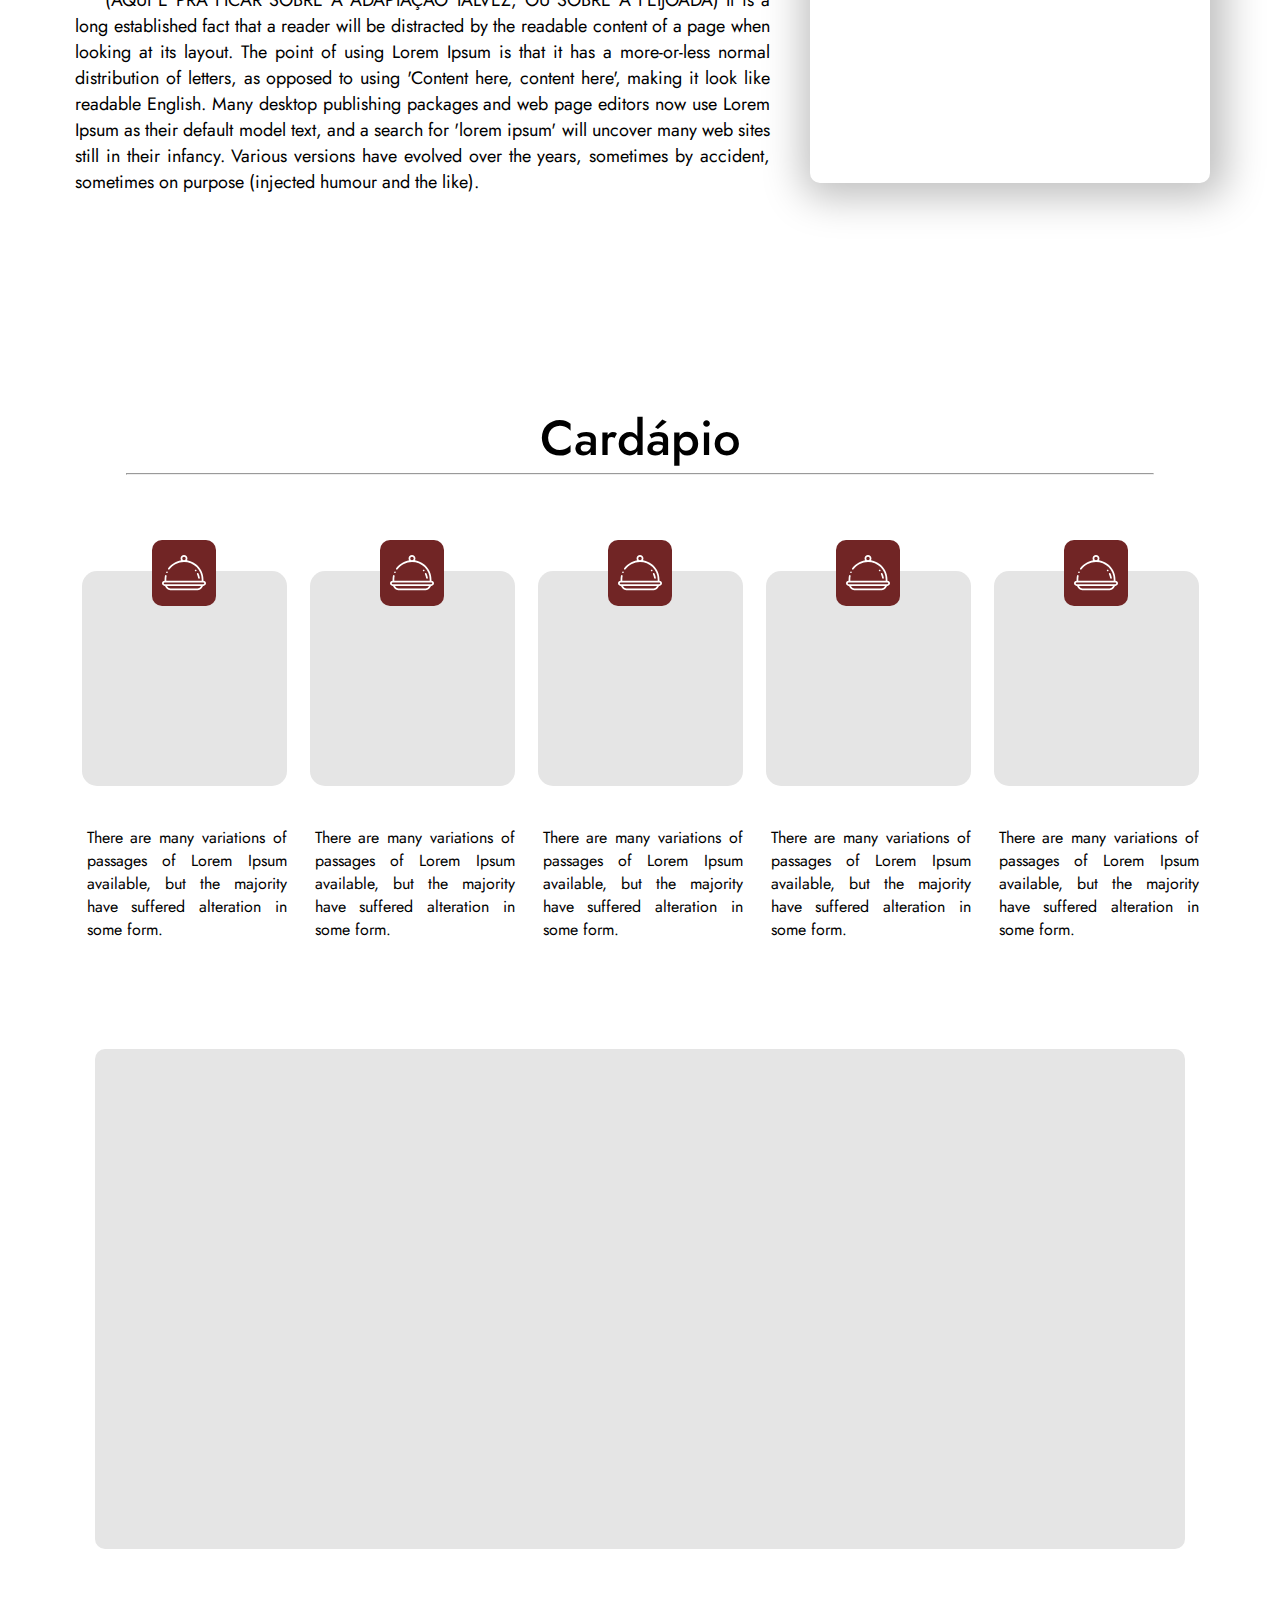
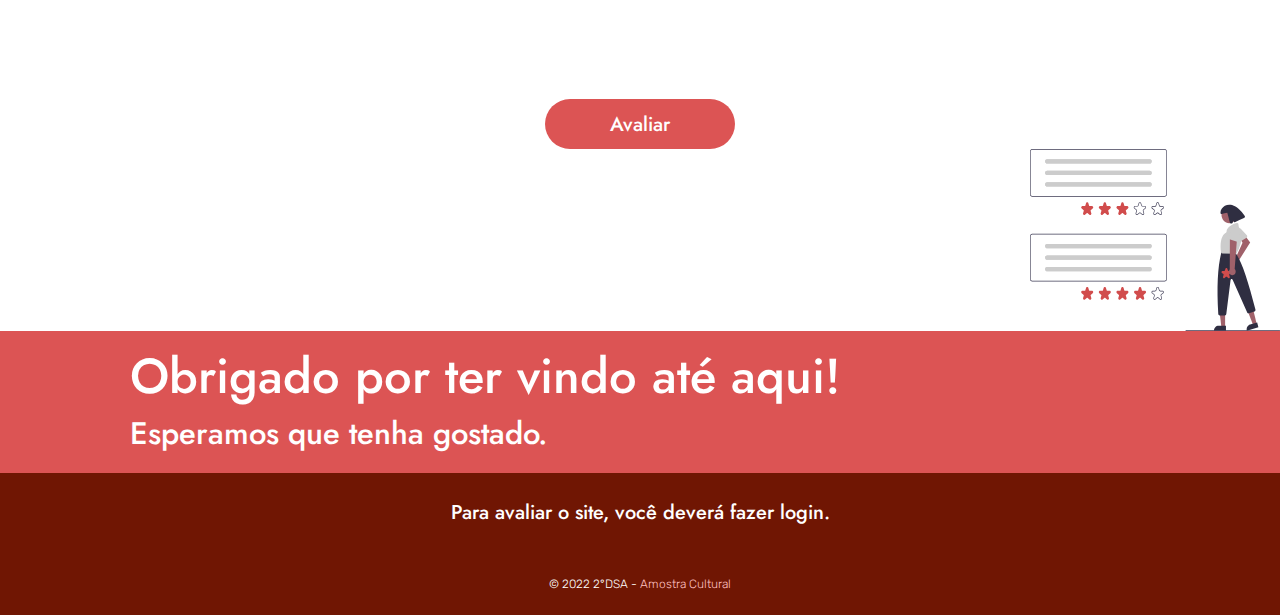
==== commit 6a5535b0: "cite" ====
--- a/index.html
+++ b/index.html
@@ -132,7 +132,7 @@
                         <picture>
                             <img src="./assets/candido-1.svg" alt="imagem de candido" title="Cândido Portinari">
                         </picture>
-                        <cite><p>Foto do Cândido Portinari</p></cite>
+                        <cite>Foto do Cândido Portinari</cite>
                     </div>
                     <div class="text-autor">
                         <div class="ocupacao">
--- a/style.css
+++ b/style.css
@@ -353,7 +353,6 @@
 /* INFO AUTOR IMAGE*/
 
 .biografia-candido .biografia-info-autor .image-autor{
-    display: flex;
     background: var(--primary-dark);
     width: 27.5rem;
     height: 35rem;
@@ -362,18 +361,20 @@
     border-top-right-radius: 5rem;
 }
 
+.biografia-candido .biografia-info-autor .image-autor picture{
+    width: 23.9rem;
+    height: 34.4rem;
+}
+    
+
 /* INFO AUTOR IMAGE SUBTITLE */
 
 .biografia-candido .biografia-info-autor .image-autor cite{
+    display: flex;
     font-weight: 500;
     color: var(--gray);
-    transform: rotate(270deg);
-    padding: 28rem 0 0 0;
-}
-
-.biografia-candido .biografia-info-autor .image-autor cite p{
-    width: 16rem;
-    font-size: 1.4rem;
+    width: 18.5rem;
+    margin: 0 0 0 7rem;
 }
 
 /* INFO AUTOR TEXT*/
@@ -462,25 +463,28 @@
 /* INFO AUTOR IMAGE*/
 
 .biografia-elvis .biografia-info-autor .image-autor{
-    display: flex;
     background: var(--primary-dark);
     width: 27.5rem;
     height: 35rem;
-    padding: 6rem 0 0 1.6rem;
+    padding: 6rem 2rem;
     border-radius: 1rem;
     border-top-left-radius: 5rem;
 }
 
+.biografia-elvis .biografia-info-autor .image-autor picture{
+    width: 26.7rem;
+    height: 33rem;
+}
+    
+
 /* INFO AUTOR IMAGE SUBTITLE */
 
 .biografia-elvis .biografia-info-autor .image-autor cite{
+    display: flex;
     font-weight: 500;
     color: var(--gray);
-    transform: rotate(270deg);}
-
-.biografia-elvis .biografia-info-autor .image-autor cite p{
-    width: 16rem;
-    font-size: 1.4rem;
+    width: 18.5rem;
+    margin: 0 0 0 7rem;
 }
 
 /* INFO AUTOR TEXT*/
@@ -564,7 +568,6 @@
 /* INFO AUTOR IMAGE*/
 
 .biografia-manuel .biografia-info-autor .image-autor{
-    display: flex;
     background: var(--primary-dark);
     width: 27.5rem;
     height: 35rem;
@@ -573,18 +576,20 @@
     border-top-right-radius: 5rem;
 }
 
+.biografia-manuel .biografia-info-autor .image-autor picture{
+    width: 23.9rem;
+    height: 34.4rem;
+}
+    
+
 /* INFO AUTOR IMAGE SUBTITLE */
 
 .biografia-manuel .biografia-info-autor .image-autor cite{
+    display: flex;
     font-weight: 500;
     color: var(--gray);
-    transform: rotate(270deg);
-    padding: 28rem 0 0 0;
-}
-
-.biografia-manuel .biografia-info-autor .image-autor cite p{
-    width: 16rem;
-    font-size: 1.4rem;
+    width: 18.5rem;
+    margin: 0 0 0 7rem;
 }
 
 /* INFO AUTOR TEXT*/
@@ -787,7 +792,7 @@
 /* SLA */
 
 .sla{
-    margin: 10.8rem auto 0;
+    margin: 10.8rem auto 15rem;
     width: 109rem;
     height: 50rem;
     background: var(--primary-light);
@@ -824,7 +829,6 @@
 }
 
 .container-rate-us-end button{
-    margin: 20rem 0 0 0;
     padding: 0.8rem 6.3rem;
     width: 19rem;
     height: 5rem;
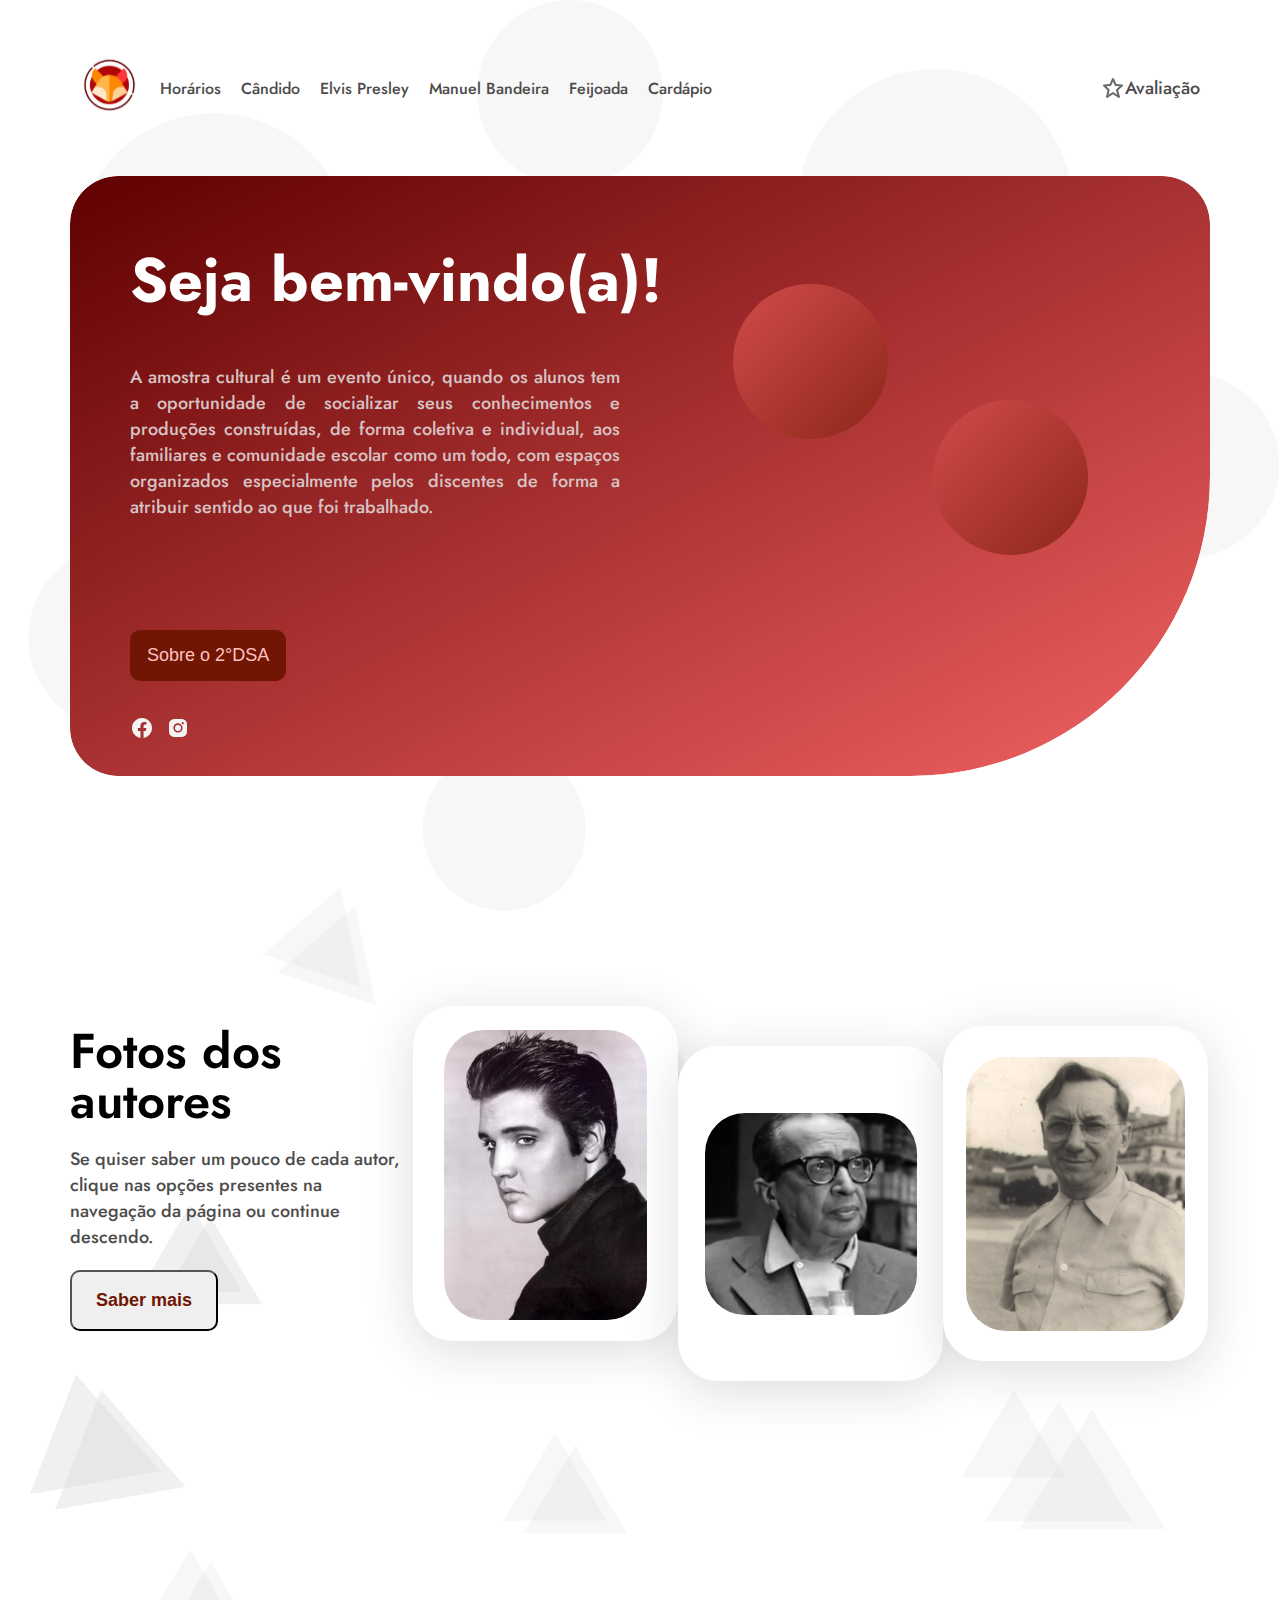
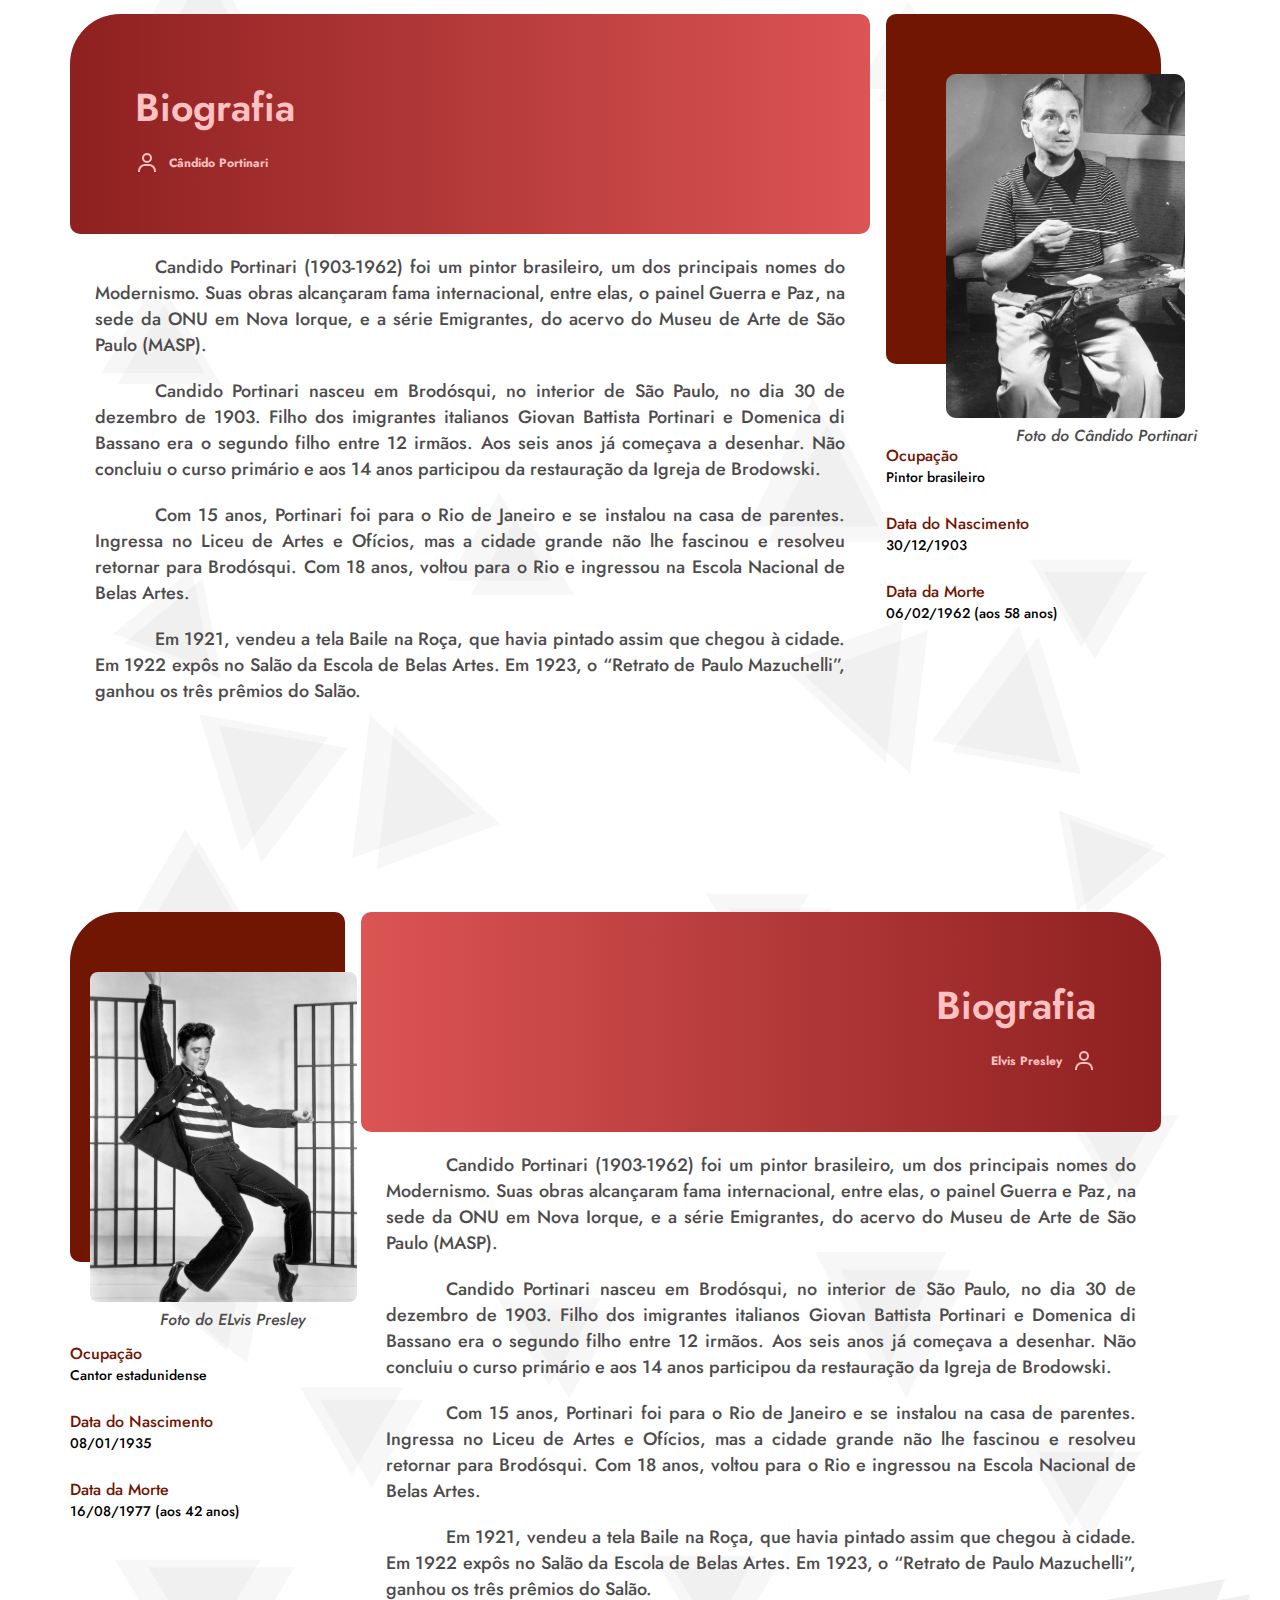
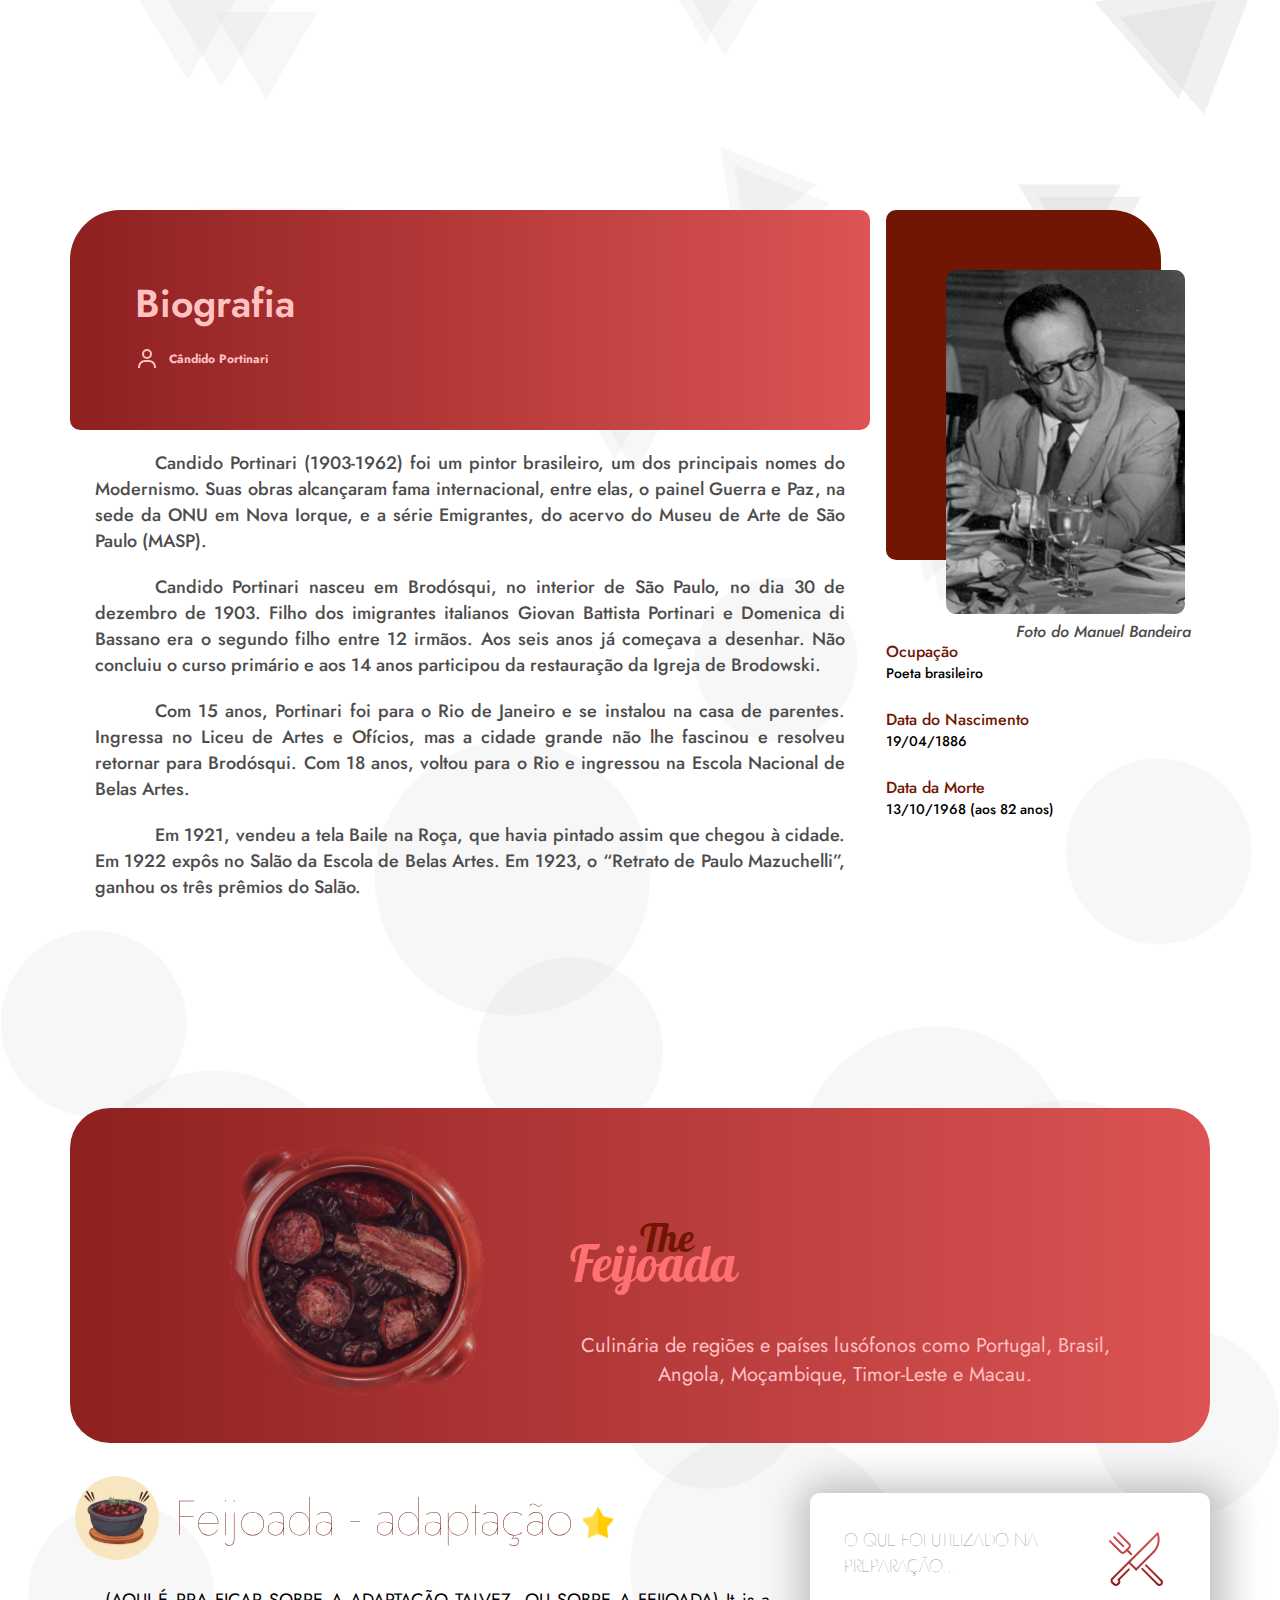
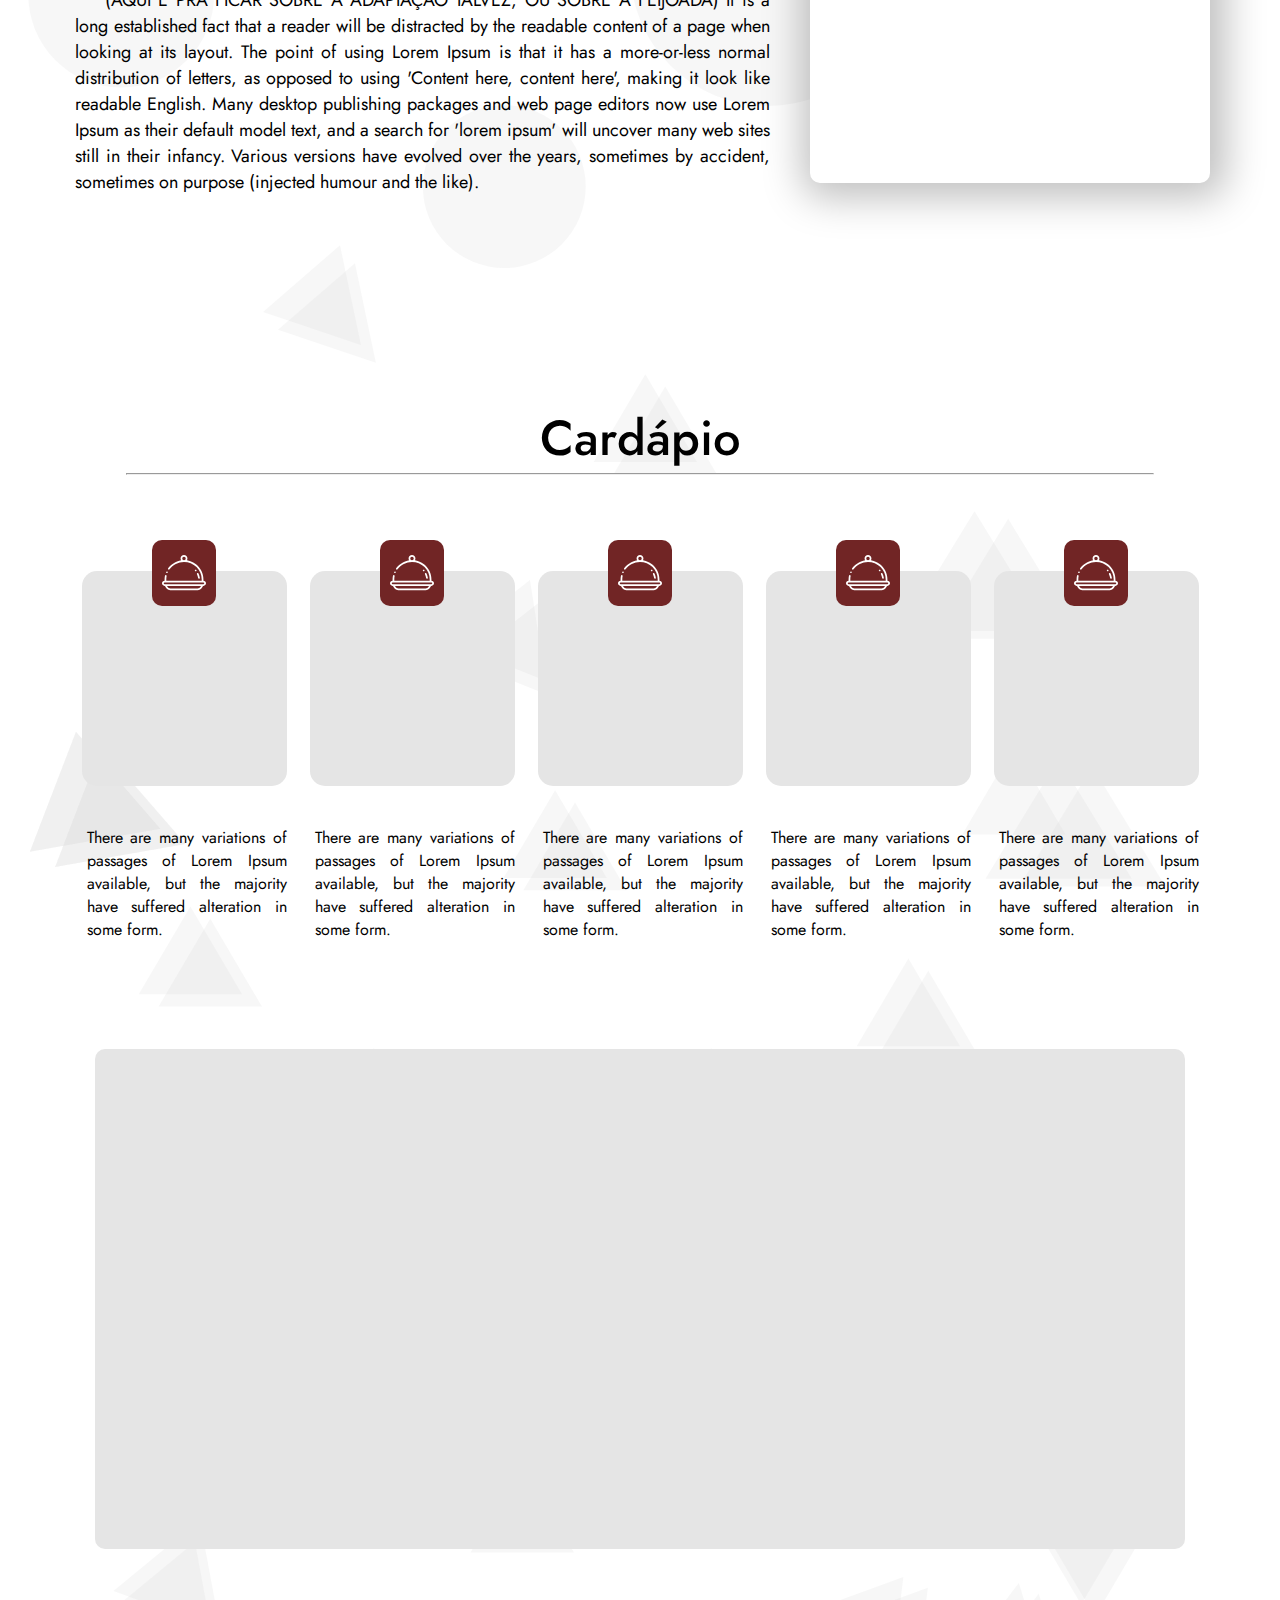
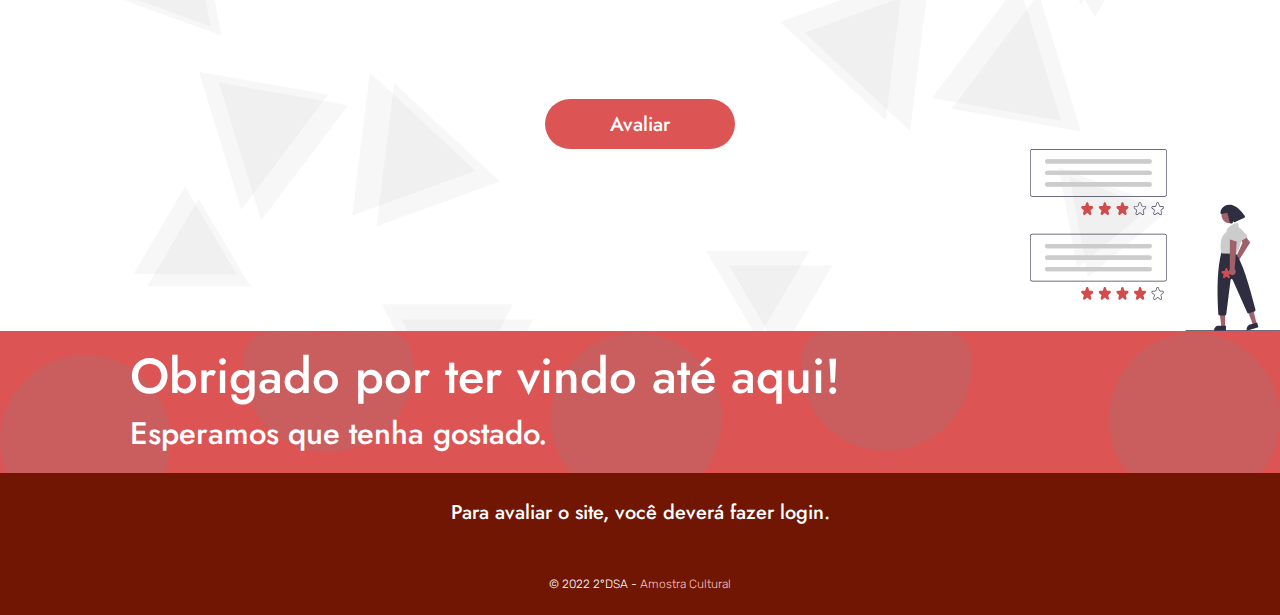
==== commit b141599c: "responsive" ====
--- a/index.html
+++ b/index.html
@@ -29,34 +29,40 @@
                         <img src="./favicon.svg" alt="logo da amostra cultural">
                     </picture>
                 </div>
-                <div class="container-navbar">
-                    <ul>
-                        <li><a href="#">Horários</a></li>
-                        <li><a href="#candido-page" name="candido">Cândido</a></li>
-                        <li><a href="#elvis-page">Elvis Presley</a></li>
-                        <li><a href="#manuel-page">Manuel Bandeira</a></li>
-                        <li><a href="#feijoada-page">Feijoada</a></li>
-                        <li><a href="#cardapio-page">Cardápio</a></li>
-                    </ul>
-                </div>
-                <div class="container-contato">
-                    <div class="rate-us">
-                        <picture>
-                            <svg xmlns="http://www.w3.org/2000/svg" width="30" height="30" style="fill: rgba(106, 104, 104, 1);transform: none;"><path d="m6.516 14.323-1.49 6.452a.998.998 0 0 0 1.529 1.057L12 18.202l5.445 3.63a1.001 1.001 0 0 0 1.517-1.106l-1.829-6.4 4.536-4.082a1 1 0 0 0-.59-1.74l-5.701-.454-2.467-5.461a.998.998 0 0 0-1.822 0L8.622 8.05l-5.701.453a1 1 0 0 0-.619 1.713l4.214 4.107zm2.853-4.326a.998.998 0 0 0 .832-.586L12 5.43l1.799 3.981a.998.998 0 0 0 .832.586l3.972.315-3.271 2.944c-.284.256-.397.65-.293 1.018l1.253 4.385-3.736-2.491a.995.995 0 0 0-1.109 0l-3.904 2.603 1.05-4.546a1 1 0 0 0-.276-.94l-3.038-2.962 4.09-.326z"></path></svg>
-                                
-                        </picture>
-                        <a href="#" id="avaliar">Avaliação</a>
-                    </div>
-                    <div class="login">
-                        <a href="#elvis-page"><button>Login</button></a>
+                <div class="container-nav">
+                    <div id="nav-bar">
+                        <button id="menu-mobile"></button>
+                        <ul>
+                            <li><a href="#">Horários</a></li>
+                            <li><a href="#candido-page" name="candido">Cândido</a></li>
+                            <li><a href="#elvis-page">Elvis Presley</a></li>
+                            <li><a href="#manuel-page">Manuel Bandeira</a></li>
+                            <li><a href="#feijoada-page">Feijoada</a></li>
+                            <li><a href="#cardapio-page">Cardápio</a></li>
+                        </ul>
+                    </div>
+                    <div class="container-contato">
+                        <div class="rate-us">
+                            <a href="">
+                                <picture>
+                                    <svg xmlns="http://www.w3.org/2000/svg" width="30" height="30" style="fill: rgba(106, 104, 104, 1);transform: none;"><path d="m6.516 14.323-1.49 6.452a.998.998 0 0 0 1.529 1.057L12 18.202l5.445 3.63a1.001 1.001 0 0 0 1.517-1.106l-1.829-6.4 4.536-4.082a1 1 0 0 0-.59-1.74l-5.701-.454-2.467-5.461a.998.998 0 0 0-1.822 0L8.622 8.05l-5.701.453a1 1 0 0 0-.619 1.713l4.214 4.107zm2.853-4.326a.998.998 0 0 0 .832-.586L12 5.43l1.799 3.981a.998.998 0 0 0 .832.586l3.972.315-3.271 2.944c-.284.256-.397.65-.293 1.018l1.253 4.385-3.736-2.491a.995.995 0 0 0-1.109 0l-3.904 2.603 1.05-4.546a1 1 0 0 0-.276-.94l-3.038-2.962 4.09-.326z"></path></svg>
+                                </picture>
+                            </a>
+                            <a href="#">
+                                Avaliação
+                            </a>
+                        </div>
+                        <!-- <div class="login">
+                            <a href="./pages/login.html"><button>Login</button></a>
+                        </div> -->
                     </div>
                 </div>
             </nav>
         </section>
 
-        <section class="banner">
-            <div class="banner-objects-up"></div>
-            <div class="banner-objects-down"></div>
+        <section id="banner">
+            <!-- <div class="banner-objects-up"></div>
+            <div class="banner-objects-down"></div> -->
             <div class="container-banner">
                 <div class="banner-info">
                     <h1>Seja bem-vindo(a)!</h1>
@@ -68,12 +74,12 @@
                 <div class="banner-socialmedia">
                     <div class="facebook">
                         <picture>
-                            <a href="#"><svg xmlns="http://www.w3.org/2000/svg" width="24" height="24" style="fill: rgba(245, 244, 244, 1);"><path d="M12.001 2.002c-5.522 0-9.999 4.477-9.999 9.999 0 4.99 3.656 9.126 8.437 9.879v-6.988h-2.54v-2.891h2.54V9.798c0-2.508 1.493-3.891 3.776-3.891 1.094 0 2.24.195 2.24.195v2.459h-1.264c-1.24 0-1.628.772-1.628 1.563v1.875h2.771l-.443 2.891h-2.328v6.988C18.344 21.129 22 16.992 22 12.001c0-5.522-4.477-9.999-9.999-9.999z"></path></svg></a>
+                            <a href="#" target="_blank"><svg xmlns="http://www.w3.org/2000/svg" width="24" height="24" style="fill: rgba(245, 244, 244, 1);"><path d="M12.001 2.002c-5.522 0-9.999 4.477-9.999 9.999 0 4.99 3.656 9.126 8.437 9.879v-6.988h-2.54v-2.891h2.54V9.798c0-2.508 1.493-3.891 3.776-3.891 1.094 0 2.24.195 2.24.195v2.459h-1.264c-1.24 0-1.628.772-1.628 1.563v1.875h2.771l-.443 2.891h-2.328v6.988C18.344 21.129 22 16.992 22 12.001c0-5.522-4.477-9.999-9.999-9.999z"></path></svg></a>
                         </picture>
                     </div>
                     <div class="instagram">
                         <picture>
-                           <a href="#"><svg xmlns="http://www.w3.org/2000/svg" width="24" height="24" style="fill: rgba(245, 244, 244, 1);"><path d="M20.947 8.305a6.53 6.53 0 0 0-.419-2.216 4.61 4.61 0 0 0-2.633-2.633 6.606 6.606 0 0 0-2.186-.42c-.962-.043-1.267-.055-3.709-.055s-2.755 0-3.71.055a6.606 6.606 0 0 0-2.185.42 4.607 4.607 0 0 0-2.633 2.633 6.554 6.554 0 0 0-.419 2.185c-.043.963-.056 1.268-.056 3.71s0 2.754.056 3.71c.015.748.156 1.486.419 2.187a4.61 4.61 0 0 0 2.634 2.632 6.584 6.584 0 0 0 2.185.45c.963.043 1.268.056 3.71.056s2.755 0 3.71-.056a6.59 6.59 0 0 0 2.186-.419 4.615 4.615 0 0 0 2.633-2.633c.263-.7.404-1.438.419-2.187.043-.962.056-1.267.056-3.71-.002-2.442-.002-2.752-.058-3.709zm-8.953 8.297c-2.554 0-4.623-2.069-4.623-4.623s2.069-4.623 4.623-4.623a4.623 4.623 0 0 1 0 9.246zm4.807-8.339a1.077 1.077 0 0 1-1.078-1.078 1.077 1.077 0 1 1 2.155 0c0 .596-.482 1.078-1.077 1.078z"></path><circle cx="11.994" cy="11.979" r="3.003"></circle></svg></a>
+                           <a href="#" target="_blank"><svg xmlns="http://www.w3.org/2000/svg" width="24" height="24" style="fill: rgba(245, 244, 244, 1);"><path d="M20.947 8.305a6.53 6.53 0 0 0-.419-2.216 4.61 4.61 0 0 0-2.633-2.633 6.606 6.606 0 0 0-2.186-.42c-.962-.043-1.267-.055-3.709-.055s-2.755 0-3.71.055a6.606 6.606 0 0 0-2.185.42 4.607 4.607 0 0 0-2.633 2.633 6.554 6.554 0 0 0-.419 2.185c-.043.963-.056 1.268-.056 3.71s0 2.754.056 3.71c.015.748.156 1.486.419 2.187a4.61 4.61 0 0 0 2.634 2.632 6.584 6.584 0 0 0 2.185.45c.963.043 1.268.056 3.71.056s2.755 0 3.71-.056a6.59 6.59 0 0 0 2.186-.419 4.615 4.615 0 0 0 2.633-2.633c.263-.7.404-1.438.419-2.187.043-.962.056-1.267.056-3.71-.002-2.442-.002-2.752-.058-3.709zm-8.953 8.297c-2.554 0-4.623-2.069-4.623-4.623s2.069-4.623 4.623-4.623a4.623 4.623 0 0 1 0 9.246zm4.807-8.339a1.077 1.077 0 0 1-1.078-1.078 1.077 1.077 0 1 1 2.155 0c0 .596-.482 1.078-1.077 1.078z"></path><circle cx="11.994" cy="11.979" r="3.003"></circle></svg></a>
                         </picture>
                     </div>
                 </div>
@@ -155,7 +161,7 @@
                         <picture>
                             <img src="./assets/elvis-1.svg" alt="imagem de elvis" title="Elvis Presley">
                         </picture>
-                        <cite><p>Foto do ELvis Presley</p></cite>
+                        <cite>Foto do ELvis Presley</cite>
                     </div>
                     <div class="text-autor">
                         <div class="ocupacao">
@@ -213,7 +219,7 @@
                         <picture>
                             <img src="./assets/manuel-1.svg" alt="imagem de candido" title="Cândido Portinari">
                         </picture>
-                        <cite><p>Foto do Manuel Bandeira</p></cite>
+                        <cite>Foto do Manuel Bandeira</cite>
                     </div>
                     <div class="text-autor">
                         <div class="ocupacao">
@@ -349,4 +355,6 @@
         </div>
     </footer>
 </body>
-</html>+</html>
+
+<script src="./script/script.js"></script>--- a/style.css
+++ b/style.css
@@ -44,57 +44,72 @@
     --fc-text-title: #FF7070;
 }
 
-body:not(.rate-us-end){
+body{
     font-size: 1.6rem;
     font-family: 'Jost', sans-serif;
-    width: 100vw;
-    max-width: 100%;
-    height: 100vh;
-    background: var(--white);
-    margin: 0 auto !important; 
-	float: none !important; 
+    height: auto;
+    background-image: url('./assets/bg-body.svg');
+    background-repeat: no-repeat;
+    background-size: cover;
 }
 
 header{
-    max-width: 114rem;
-    width: 114rem;
+    max-width: 1140px;
+    width: 90%;
     padding: 5.8rem 0 0 0;
-    margin: 0 auto !important; 
-	float: none !important; 
+    margin: auto;
 }
 
 nav{
     display: flex;
     align-items: center;
+    margin: 0 0 58px 0;
+    height: 60px;
+    width: 100%;
+    max-width: 1140px;
+}
+
+nav > *{
+    padding: 0 0 0 1rem;
+}
+
+.container-nav{
+    display: flex;
     justify-content: space-between;
-    padding: 0 3rem 0 0;
-    margin: 0 0 5.8rem 0;
-    height: 6rem;
+    width: 100%;
+    max-width: 107rem;
+}
+
+/* LOGO */
+
+.image-logo img{
+    width: 6rem;
 }
 
 /* NAVBAR */
 
-
-.container-navbar ul{
-    display: flex;
-}
-
-.container-navbar li{
+#nav-bar ul{
+    display: flex;
+}
+
+#nav-bar li{
     padding: 1rem;
 }
 
-.container-navbar li a{
+#nav-bar li a{
     color: var(--gray);
     font-weight: 500;
     font-size: 18;
 }
 
+#menu-mobile{
+    display: none;
+}
+
 /* CONTATO */
 
 .container-contato{
     display: flex;
-    width: 39rem;
-   padding: 0 0 0 13rem;
 }
 
 /* RATE US */
@@ -103,23 +118,28 @@
     display: flex;
     align-items: center;
     justify-content: center;
-    padding: 0 2.5rem;
-}
-
-.rate-us svg, picture{
+    padding: 0 1rem;
+}
+
+.rate-us a,svg, picture{
     width: 2.4rem;
     height: 2.4rem;
 }
 
+.rate-us a + a{
+    width: auto;
+    height: auto;
+}
+
 .rate-us a{
     color: var(--gray);
     font-weight: 500;
-    font-size: 18;
+    font-size: 1.8rem;
 }
 
 /* LOGIN */
 
-.login button{
+/* .login button{
     padding: 1.1rem 3.9rem;
     border-radius: 1rem;
 }
@@ -128,73 +148,76 @@
     color: var(--secondary-dark);
     font-weight: 600;
     font-size: 20;
-}
-
-/* BANNER */
-
-.banner{
-    width: 114rem;
+} */
+
+#banner{
+    width: 100%;
+    max-width: 114rem;
     height: 60rem;
     padding: 6rem;
-    background: var(--gradient-base);
+    background: url('./assets/bg-banner.svg');
     border-radius: 4.8rem;
     border-bottom-right-radius: 30rem;
+    background-repeat: no-repeat;
+    background-size: auto;
+}
+
+/* TEXT */
+
+#banner h1{
+    font-weight: 700;
+    font-size: 6.1rem;
+    color: var(--white);
+}
+
+#banner p{
+    font-weight: 500;
+    font-size: 1.8rem;
+    color: var(--fc-text-accent);
+    text-align: justify;
+    width: 100%;
+    max-width: 49rem;
+    padding: 4rem 0 11rem 0 ;
+}
+
+/* BUTTON */
+
+#banner button{
+    background: var(--primary-dark);
+    padding: 1.5rem 1.7rem;
+    border-radius: 1rem;
+    border: none;
+}
+
+#banner a button {
+    font-weight: 500;
+    font-size: 1.8rem;
+    color: var(--fc-text-buttons);      
 }
 
 /* OBJECTS */
 
-.banner-objects-up, .banner-objects-down{
+/* .banner-objects-up, .banner-objects-down{
     position: absolute;
     width: 15.5rem;
     height: 15.5rem;
     border-radius: 10rem;
     background: rgb(209,76,76);
     background: linear-gradient(153deg, rgba(209,76,76,1) 0%, rgba(141,38,24,1) 100%);
-}
+} */
 
 /* UP */
 
-.banner-objects-up{
+/* .banner-objects-up{
     margin: 10.8rem 32.2rem 33.7rem  66.3rem ;
-}
+} */
 
 /* DOWN */
 
-.banner-objects-down{
+/* .banner-objects-down{
     margin: 22.4rem 12.2rem 22.1rem 86.3rem;
-}
-
-/* TEXT */
-
-.banner h1{
-    font-weight: 700;
-    font-size: 6.1rem;
-    color: var(--white);
-}
-
-.banner p{
-    font-weight: 500;
-    font-size: 1.8rem;
-    color: var(--fc-text-accent);
-    text-align: justify;
-    width: 49rem;
-    padding: 4rem 0 11rem 0 ;
-}
-
-/* BUTTON */
-
-.banner button{
-    background: var(--primary-dark);
-    padding: 1.5rem 1.7rem;
-    border-radius: 1rem;
-    border: none;
-}
-
-.banner a button {
-    font-weight: 500;
-    font-size: 1.8rem;
-    color: var(--fc-text-buttons);      
-}
+} */
+
 
 /* SOCIALMEDIA */
 
@@ -208,11 +231,10 @@
 /* MAIN */
 
 main{
+    width: 90%;
     max-width: 114rem;
-    width: 114rem;
     height: auto;
-    margin: 0 auto !important; 
-	float: none !important; 
+    margin: auto;
 }
 
 /* HIGHLIGHT */
@@ -287,7 +309,6 @@
     padding: 3.1rem 2.3rem;
     margin: 2rem 0 0 0rem;
 }
-
 
 /* BIOGRAFIA CANDIDO*/
 
@@ -399,7 +420,6 @@
 .biografia-elvis .container-biografia{
     margin: 20.8rem 0 0 0;
     display: flex;
-    justify-content: flex-end;
 }
 
 .biografia-elvis .biografia-header{
@@ -476,7 +496,6 @@
     height: 33rem;
 }
     
-
 /* INFO AUTOR IMAGE SUBTITLE */
 
 .biografia-elvis .biografia-info-autor .image-autor cite{
@@ -581,7 +600,6 @@
     height: 34.4rem;
 }
     
-
 /* INFO AUTOR IMAGE SUBTITLE */
 
 .biografia-manuel .biografia-info-autor .image-autor cite{
@@ -701,7 +719,6 @@
     text-indent: 3rem;
     font-size: 1.8rem;
 }
-
 
 /* INGREDIENTES */
 
@@ -748,8 +765,9 @@
 }
 
 .container-cardapio hr{
-    width: 102.8rem;
-    margin: 0 0 0 5.6rem;
+    width: 100%;
+    max-width: 102.8rem;
+    margin: auto;
 }
 
 /* ITENS */
@@ -758,6 +776,8 @@
     display: flex;
     justify-content: space-around;
     padding: 3rem 0 0 0;
+    /* width: 100%;
+    max-width: 114rem; */
 }
 
 /* ICON */
@@ -852,6 +872,9 @@
     height: 14.2rem;
     background: var(--secondary-light);
     padding: 1rem 13rem;
+    background-image: url('./assets/bg-footer.svg');
+    background-repeat: no-repeat;
+    background-size: cover;
 }
 
 footer .footer-descricao h2{
@@ -898,4 +921,83 @@
     font-size: 1.2rem;
     font-family: 'Rubik', sans-serif;
     color: var(--fc-text-buttons);
+}
+
+
+
+
+
+@media (max-width: 860px){
+
+    /* BUTTON MOBILE */
+
+    #menu-mobile{
+        display: block;
+        width: 3rem;
+        height: 2rem;
+        background: url('./assets/menu.svg');
+        background-size: contain;
+        background-repeat: no-repeat;
+        border: none;
+    }
+
+    #menu-mobile:hover{
+        filter: brightness(0.1);
+    }
+
+    #nav-bar.active #menu-mobile{
+        background: url('./assets/exit.svg');
+        background-size: contain;
+        background-repeat: no-repeat;
+        width: 3rem;
+        height: 2.5rem;
+    }
+    /* NAV-BAR */
+
+    .container-nav{
+        display: flex;
+        justify-content: flex-start;
+        flex-direction: row-reverse;
+    }
+
+    /* NAV-BAR */
+
+    #nav-bar{
+        margin: auto 0;
+    }
+
+    /* NAV-BAR ITENS */
+        
+    #nav-bar ul{
+        display: none;
+        position: absolute;
+        width: 100%;
+        top: 132px;
+        left: 40px;
+        transition: 0.9s;
+    }
+
+    #nav-bar.active#nav-bar ul{
+        display: block;
+        width: 90%;
+    }
+
+    #nav-bar.active#nav-bar ul li{
+        border-bottom: 1px solid rgba(0,0,0,0.05);
+    }
+
+    /* BANNER */
+
+    #banner.active{
+        margin: 38rem 0 0 0;
+        transition: 0.3s;
+    }
+
+    /* STAR RATEUS */
+
+    .rate-us a + a{
+        display: none;
+    }
+
+
 }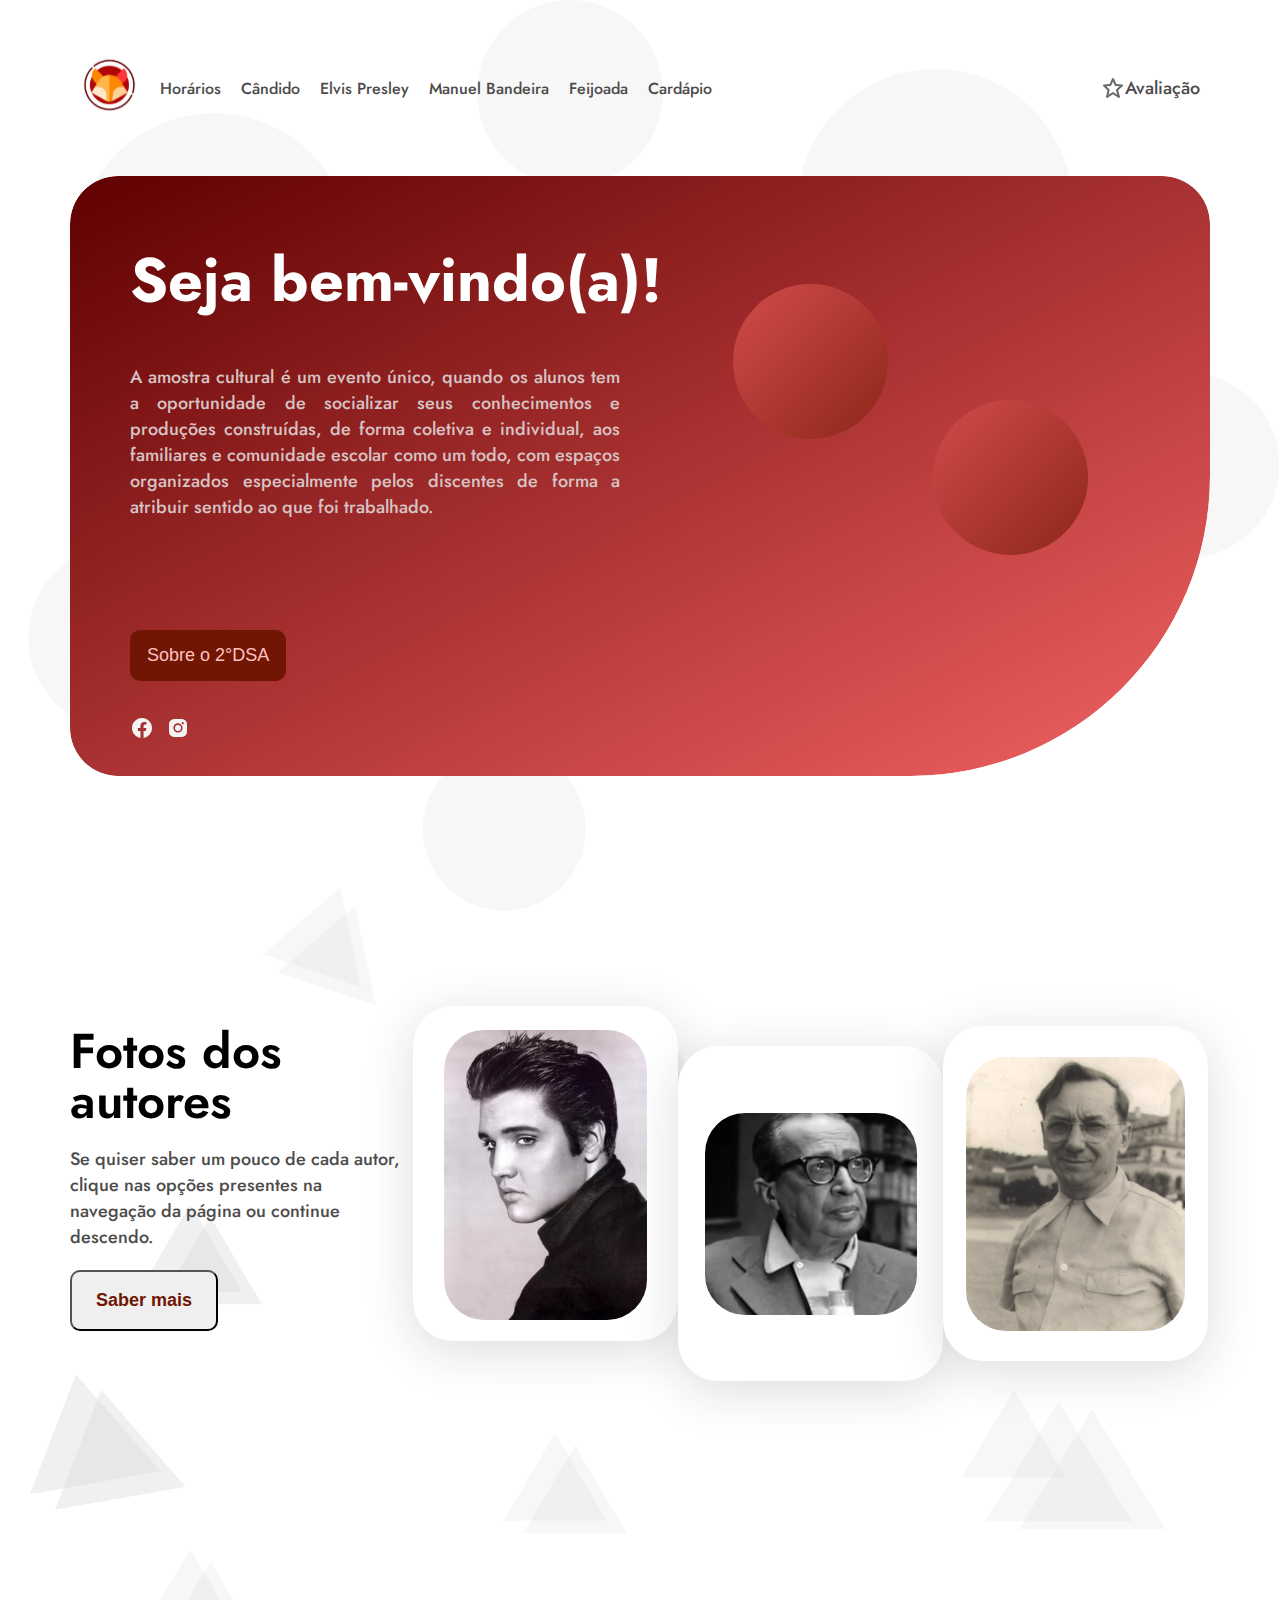
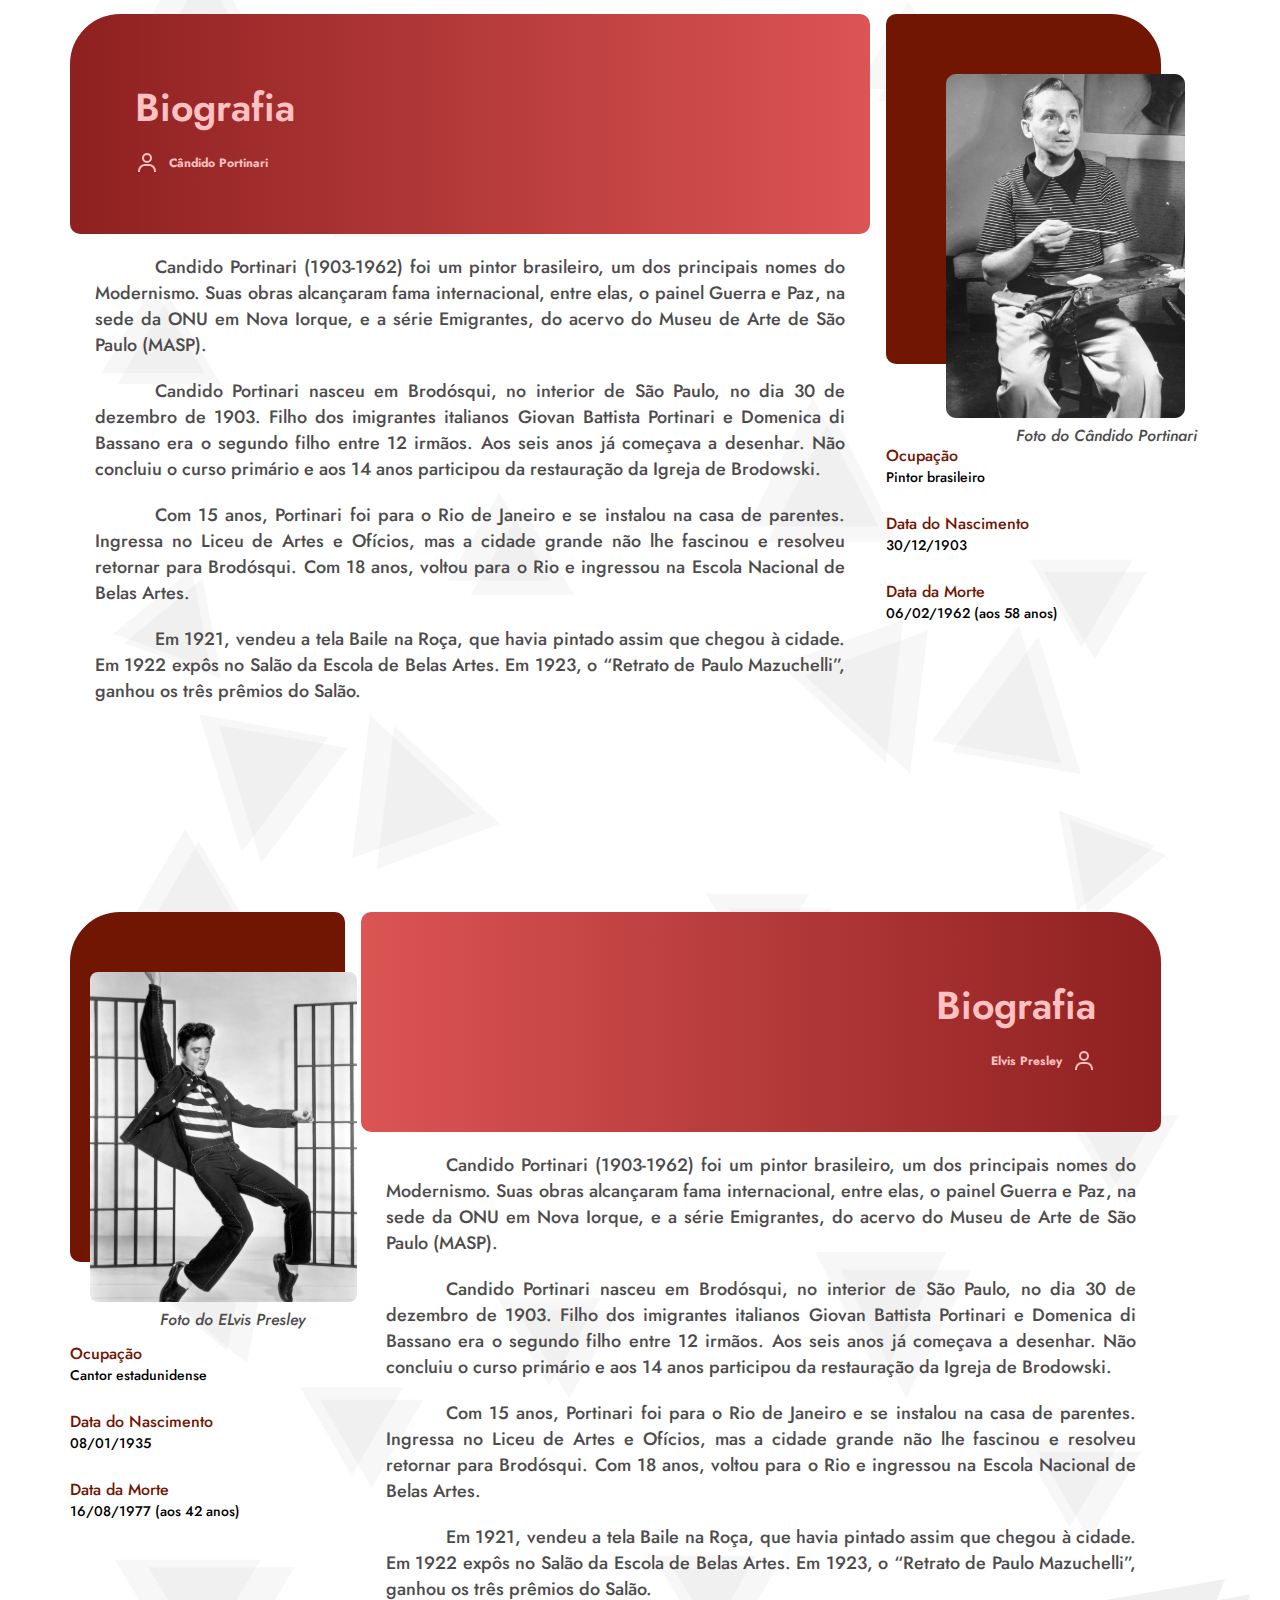
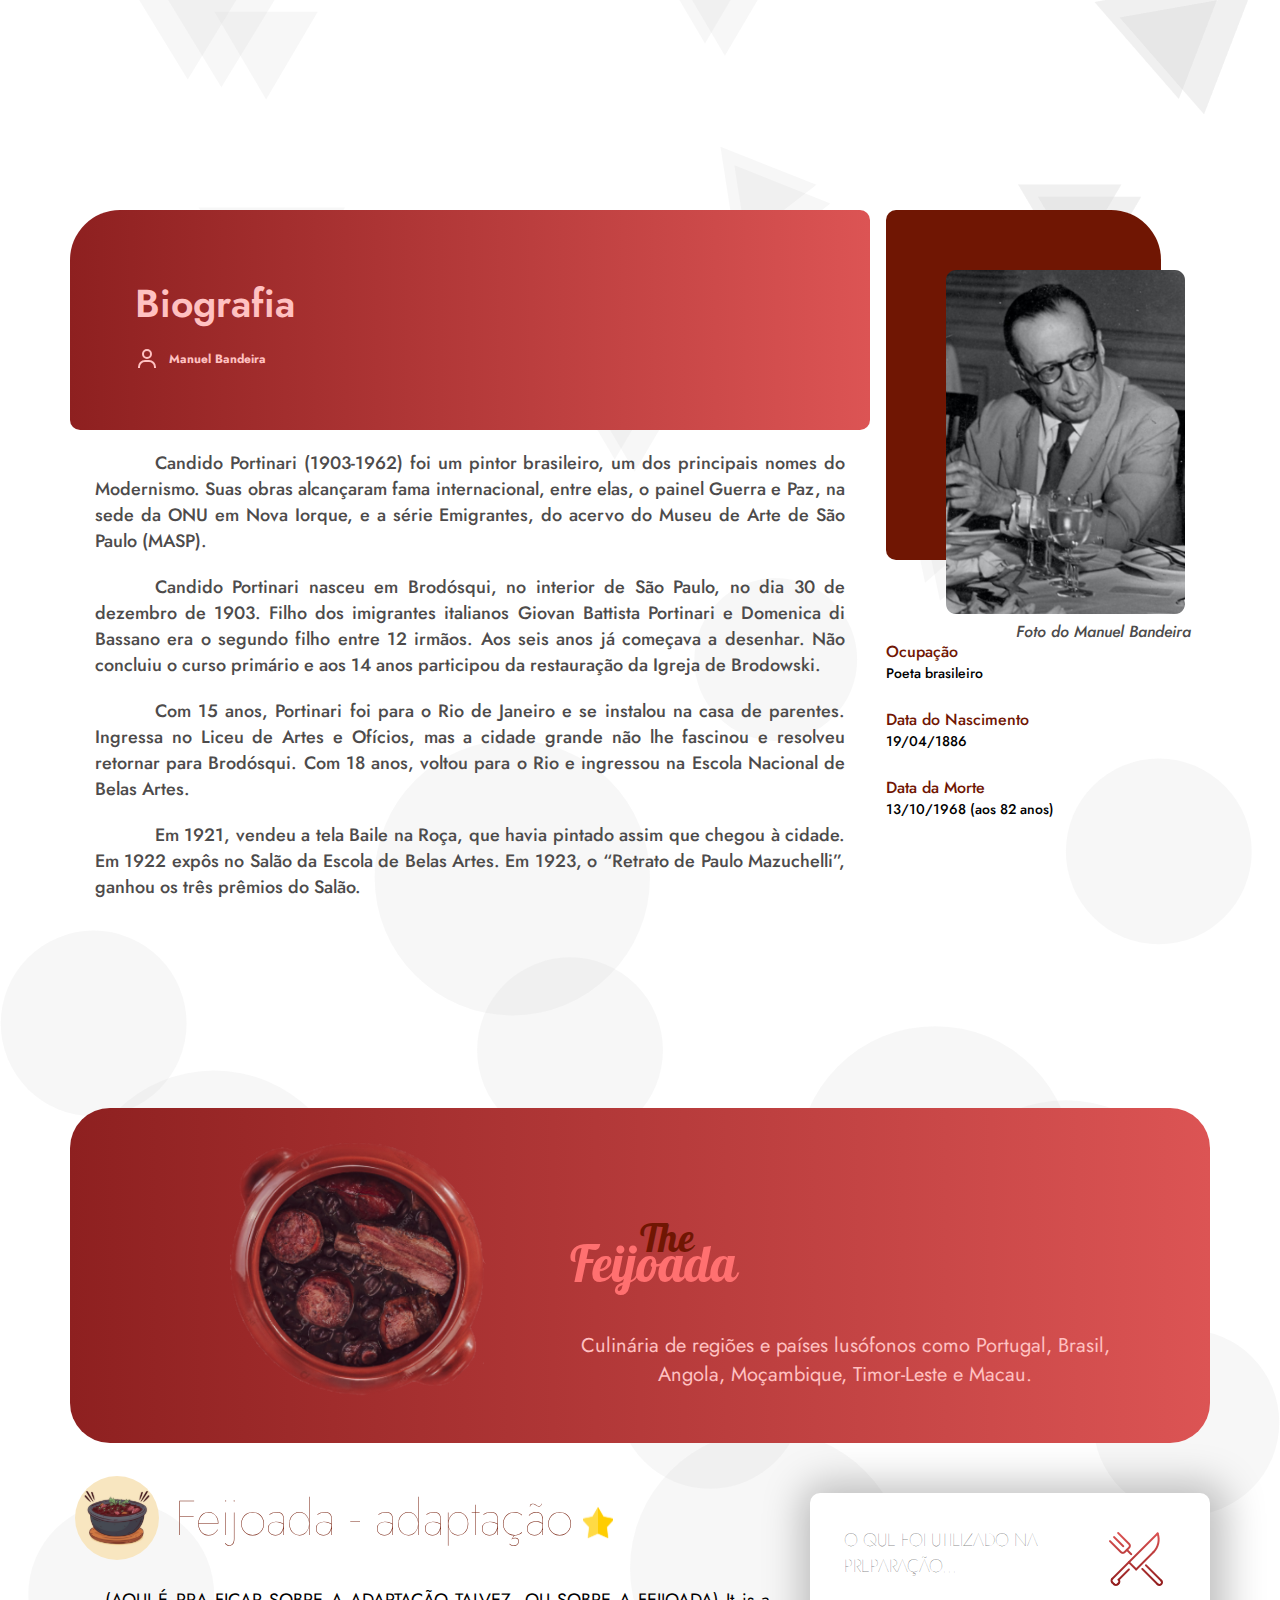
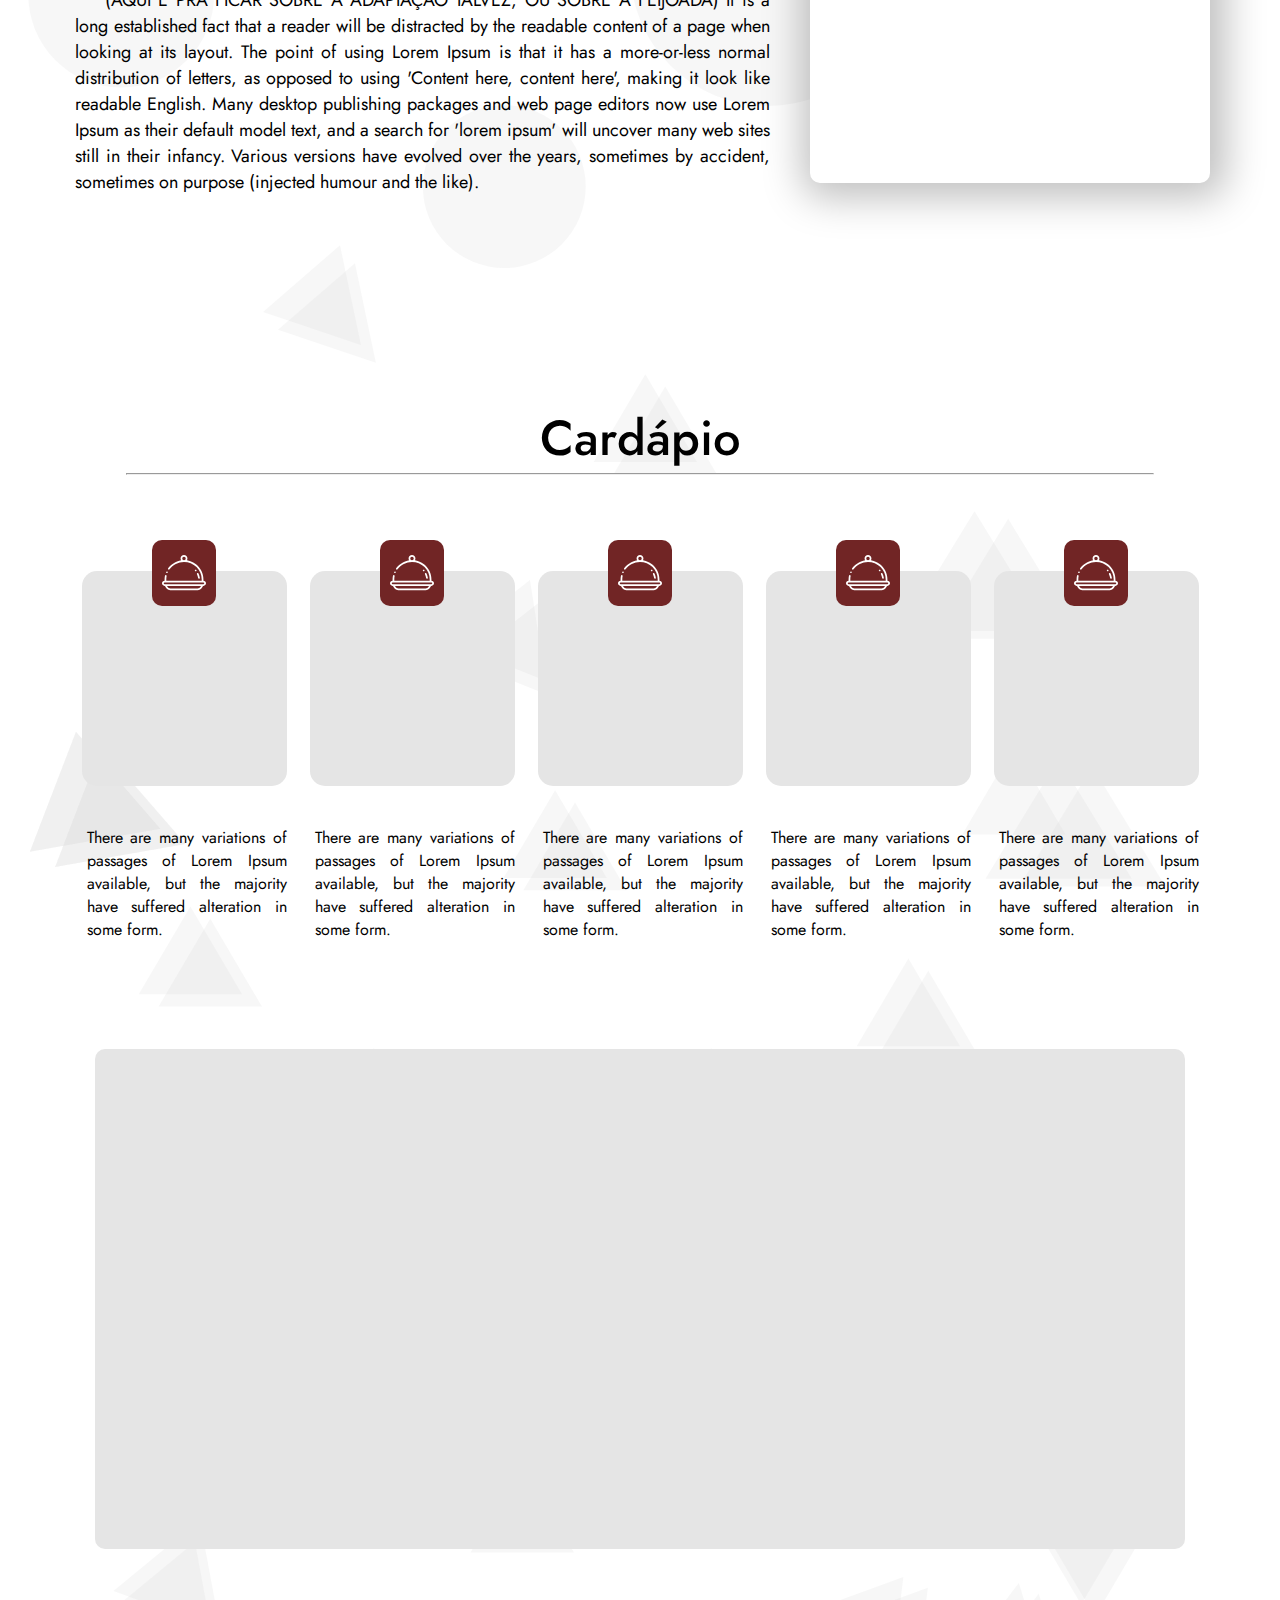
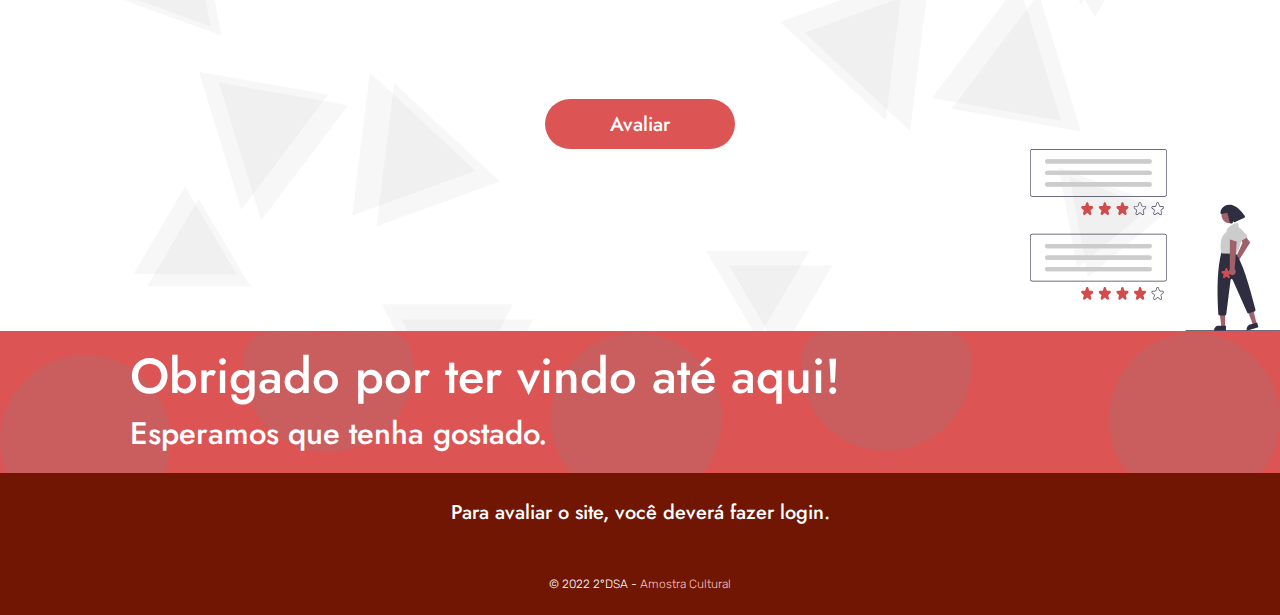
==== commit fd11ae61: "responsive" ====
--- a/index.html
+++ b/index.html
@@ -204,7 +204,7 @@
                             <picture>
                                 <svg xmlns="http://www.w3.org/2000/svg" width="24" height="24" style="fill: rgba(255, 193, 193, 1); "><path d="M12 2a5 5 0 1 0 5 5 5 5 0 0 0-5-5zm0 8a3 3 0 1 1 3-3 3 3 0 0 1-3 3zm9 11v-1a7 7 0 0   0-7-7h-4a7 7 0 0 0-7 7v1h2v-1a5 5 0 0 1 5-5h4a5 5 0 0 1 5 5v1z"></path></svg>
                             </picture>
-                            <h6>Cândido Portinari</h6>
+                            <h6>Manuel Bandeira</h6>
                         </div>
                     </div>
                     <p>          Candido Portinari (1903-1962) foi um pintor brasileiro, um dos principais nomes do Modernismo. Suas obras alcançaram fama internacional, entre elas, o painel Guerra e Paz, na sede da ONU em Nova Iorque, e a série Emigrantes, do acervo do Museu de Arte de São Paulo (MASP).</p>
--- a/style.css
+++ b/style.css
@@ -77,13 +77,13 @@
     display: flex;
     justify-content: space-between;
     width: 100%;
-    max-width: 107rem;
+    max-width: 1070px;
 }
 
 /* LOGO */
 
 .image-logo img{
-    width: 6rem;
+    width: 60px;
 }
 
 /* NAVBAR */
@@ -122,8 +122,8 @@
 }
 
 .rate-us a,svg, picture{
-    width: 2.4rem;
-    height: 2.4rem;
+    width: 24px;
+    height: 24px;
 }
 
 .rate-us a + a{
@@ -152,12 +152,12 @@
 
 #banner{
     width: 100%;
-    max-width: 114rem;
-    height: 60rem;
+    max-width: 1140px;
+    height: 600px;
     padding: 6rem;
     background: url('./assets/bg-banner.svg');
-    border-radius: 4.8rem;
-    border-bottom-right-radius: 30rem;
+    border-radius: 48px;
+    border-bottom-right-radius: 300px;
     background-repeat: no-repeat;
     background-size: auto;
 }
@@ -176,7 +176,7 @@
     color: var(--fc-text-accent);
     text-align: justify;
     width: 100%;
-    max-width: 49rem;
+    max-width: 490px;
     padding: 4rem 0 11rem 0 ;
 }
 
@@ -185,7 +185,7 @@
 #banner button{
     background: var(--primary-dark);
     padding: 1.5rem 1.7rem;
-    border-radius: 1rem;
+    border-radius: 10px;
     border: none;
 }
 
@@ -222,7 +222,7 @@
 /* SOCIALMEDIA */
 
 .banner-socialmedia{
-    width: 6rem;
+    width: 60px;
     display: flex;
     justify-content: space-between;
     padding: 3.5rem 0 0 0;
@@ -232,7 +232,7 @@
 
 main{
     width: 90%;
-    max-width: 114rem;
+    max-width: 1140px;
     height: auto;
     margin: auto;
 }
@@ -255,7 +255,7 @@
     font-weight: 600;
     font-size: 4.9rem;
     color: var(--black);
-    width: 23.3rem;
+    width: 233px;
     line-height: 5rem;
 }
 
@@ -263,14 +263,14 @@
     font-weight: 500;
     font-size: 1.8rem;
     color: var(--gray);
-    width: 33.3rem;
+    width: 333px;
 }
 
 /* BUTTON */
 
 .highlight-info button{
     padding: 1.8rem 2.4rem;
-    border-radius: 1rem;
+    border-radius: 10px;
 }
 
 .highlight-info a button{
@@ -283,17 +283,17 @@
 
 .highlight-image{
     display: flex;
-    width: 80.7rem;
-    height: 40rem;
+    width: 807px;
+    height: 400px;
     margin: 0 0 0 1rem;
 }
 
 .highlight-image .image-1, .image-2, .image-3{
-    width: 26.5rem;
-    height: 33.5rem;
+    width: 265px;
+    height: 335px;
     background: var(--white);
     border-radius: 4rem;
-    box-shadow: 0rem 1rem 5rem rgba(26, 26, 26, 0.15);
+    box-shadow: 0 10px 50px rgba(26, 26, 26, 0.15);
 }
 
 .highlight-image .image-1{
@@ -319,17 +319,17 @@
 
 .biografia-candido .biografia-header{
     background: var(--gradient-accent);
-    width: 80rem;
-    height: 22rem;
-    border-radius: 1rem;
-    border-top-left-radius: 5rem;
+    width: 800px;
+    height: 220px;
+    border-radius: 10px;
+    border-top-left-radius: 50px;
     padding: 6.5rem;
 }
 
 /* TEXT */
 
 .biografia-candido .biografia-info-text p{
-    width: 75rem;
+    width: 750px;
     text-align: justify;
     margin: 2rem 0 0 2.5rem;
     text-indent: 6rem;
@@ -375,16 +375,16 @@
 
 .biografia-candido .biografia-info-autor .image-autor{
     background: var(--primary-dark);
-    width: 27.5rem;
-    height: 35rem;
+    width: 275px;
+    height: 350px;
     padding: 6rem ;
-    border-radius: 1rem;
-    border-top-right-radius: 5rem;
+    border-radius: 10px;
+    border-top-right-radius: 50px;
 }
 
 .biografia-candido .biografia-info-autor .image-autor picture{
-    width: 23.9rem;
-    height: 34.4rem;
+    width: 239px;
+    height: 344px;
 }
     
 
@@ -394,7 +394,7 @@
     display: flex;
     font-weight: 500;
     color: var(--gray);
-    width: 18.5rem;
+    width: 185px;
     margin: 0 0 0 7rem;
 }
 
@@ -424,17 +424,17 @@
 
 .biografia-elvis .biografia-header{
     background: var(--gradient-accent-reverse);
-    width: 80rem;
-    height: 22rem;
-    border-radius: 1rem;
-    border-top-right-radius: 5rem;
+    width: 800px;
+    height: 220px;
+    border-radius: 10px;
+    border-top-right-radius: 50px;
     padding: 6.5rem;
 }
 
 /* TEXT */
 
 .biografia-elvis .biografia-info-text p{
-    width: 75rem;
+    width: 750px;
     text-align: justify;
     margin: 2rem 0 0 2.5rem;
     text-indent: 6rem;
@@ -484,16 +484,16 @@
 
 .biografia-elvis .biografia-info-autor .image-autor{
     background: var(--primary-dark);
-    width: 27.5rem;
-    height: 35rem;
+    width: 275px;
+    height: 350px;
     padding: 6rem 2rem;
-    border-radius: 1rem;
-    border-top-left-radius: 5rem;
+    border-radius: 10px;
+    border-top-left-radius: 50px;
 }
 
 .biografia-elvis .biografia-info-autor .image-autor picture{
-    width: 26.7rem;
-    height: 33rem;
+    width: 267px;
+    height: 330px;
 }
     
 /* INFO AUTOR IMAGE SUBTITLE */
@@ -502,7 +502,7 @@
     display: flex;
     font-weight: 500;
     color: var(--gray);
-    width: 18.5rem;
+    width: 185px;
     margin: 0 0 0 7rem;
 }
 
@@ -532,17 +532,17 @@
 
 .biografia-manuel .biografia-header{
     background: var(--gradient-accent);
-    width: 80rem;
-    height: 22rem;
-    border-radius: 1rem;
-    border-top-left-radius: 5rem;
+    width: 800px;
+    height: 220px;
+    border-radius: 10px;
+    border-top-left-radius: 50px;
     padding: 6.5rem;
 }
 
 /* TEXT */
 
 .biografia-manuel .biografia-info-text p{
-    width: 75rem;
+    width: 750px;
     text-align: justify;
     margin: 2rem 0 0 2.5rem;
     text-indent: 6rem;
@@ -588,16 +588,16 @@
 
 .biografia-manuel .biografia-info-autor .image-autor{
     background: var(--primary-dark);
-    width: 27.5rem;
-    height: 35rem;
+    width: 275px;
+    height: 350px;
     padding: 6rem ;
-    border-radius: 1rem;
-    border-top-right-radius: 5rem;
+    border-radius: 10px;
+    border-top-right-radius: 50px;
 }
 
 .biografia-manuel .biografia-info-autor .image-autor picture{
-    width: 23.9rem;
-    height: 34.4rem;
+    width: 239px;
+    height: 344px;
 }
     
 /* INFO AUTOR IMAGE SUBTITLE */
@@ -606,7 +606,7 @@
     display: flex;
     font-weight: 500;
     color: var(--gray);
-    width: 18.5rem;
+    width: 185px;
     margin: 0 0 0 7rem;
 }
 
@@ -635,17 +635,17 @@
 
 .feijoada-header{
     display: flex;
-    width: 114rem;
-    height: 33.5rem;
+    width: 1140px;
+    height: 335px;
     background: var(--gradient-accent);
-    border-radius: 4rem;
+    border-radius: 40px;
     align-items: center;
 }
 
 /* IMAGE */
 
 .feijoada-header .image-feijoada img{
-    width: 30rem;
+    width: 300px;
     margin: 0 6rem 0 14rem;
 }
 
@@ -671,7 +671,7 @@
 /* SUBTITLE */
 
 .info-header-feijoada .text-feijoada p{
-    width: 55rem;
+    width: 550px;
     font-size: 2rem;
     text-align: center;
     color: var(--fc-text-buttons);
@@ -685,7 +685,7 @@
 
 .info-text-feijoada .title-feijoada{
     padding: 5rem 0 0 0.5rem;
-    height: 10rem;
+    height: 100px;
     display: flex;
     align-items: center;
     justify-content: flex-start;
@@ -703,8 +703,8 @@
 /* IMAGE */
 
 .info-text-feijoada .title-feijoada > img{
-    width: 10rem;
-    height: 10rem;
+    width: 100px;
+    height: 100px;
     display: flex;
     padding: 0 1.6rem 0 0;
     justify-content: flex-start;
@@ -714,7 +714,7 @@
 
 .info-text-feijoada p{
     padding: 4.4rem 0 0 0.5rem;
-    width: 70rem;
+    width: 700px;
     text-align: justify;
     text-indent: 3rem;
     font-size: 1.8rem;
@@ -729,12 +729,12 @@
 .info-ingredientes-feijoada{
     display: flex;
     justify-content: flex-start;
-    width: 40rem;
-    height: 29rem;
+    width: 400px;
+    height: 290px;
     background: var(--white);
     -webkit-box-shadow: 4px 3px 39px 12px rgba(0,0,0,0.25); 
     box-shadow: 4px 3px 39px 12px rgba(0,0,0,0.25); 
-    border-radius: 1rem;
+    border-radius: 10px;
     padding: 3.4rem;
     margin: 5rem 0 0 0;
 }
@@ -744,7 +744,7 @@
 .info-ingredientes-feijoada h6{
     font-size: 1.8rem;
     font-weight: 100;
-    width: 26rem;
+    width: 260px;
 }
 
 /* CARDAPIO */
@@ -766,7 +766,7 @@
 
 .container-cardapio hr{
     width: 100%;
-    max-width: 102.8rem;
+    max-width: 1028px;
     margin: auto;
 }
 
@@ -789,22 +789,22 @@
 }
 
 .itens-cardapio .icon-cardapio picture{
-    width: 6.4rem;
-    height: 6.6rem;
+    width: 64px;
+    height: 66px;
     padding: 3.5rem 0 0 0;
 }
 
 /* INFO */
 
 .itens-cardapio .item-cardapio{
-    width: 20.5rem;
-    height: 21.5rem;
+    width: 205px;
+    height: 215px;
     border-radius: 1.5rem;
     background: var(--primary-light);
 }
 
 .itens-cardapio .item p{
-    width: 20.5rem;
+    width: 205px;
     padding: 4rem 0 0 0.5rem;
     text-align: justify;
 }
@@ -813,10 +813,10 @@
 
 .sla{
     margin: 10.8rem auto 15rem;
-    width: 109rem;
-    height: 50rem;
+    width: 1090px;
+    height: 500px;
     background: var(--primary-light);
-    border-radius: 1rem;
+    border-radius: 10px;
 }
 
 /* RATE US END */
@@ -835,8 +835,8 @@
 }
 
 .container-image-rate-us-end picture{
-    width: 25rem;
-    height: 18.2rem;
+    width: 250px;
+    height: 182px;
 }
 
 /* BUTTON */
@@ -850,9 +850,9 @@
 
 .container-rate-us-end button{
     padding: 0.8rem 6.3rem;
-    width: 19rem;
-    height: 5rem;
-    border-radius: 2.5rem;
+    width: 190px;
+    height: 50px;
+    border-radius: 25px;
     border: none;
     background-color: var(--secondary-light);
 }
@@ -860,7 +860,7 @@
 /* FOOTER */
 
 footer{
-    height: 28.4rem;
+    height: 284px;
     width: 100vw;
     max-width: 100%;
 }
@@ -869,7 +869,7 @@
 
 footer .footer-descricao{
     width: 100%;
-    height: 14.2rem;
+    height: 142px;
     background: var(--secondary-light);
     padding: 1rem 13rem;
     background-image: url('./assets/bg-footer.svg');
@@ -880,7 +880,7 @@
 footer .footer-descricao h2{
     font-weight: 500;
     font-size: 4.9rem;
-    width: 80rem;
+    width: 800px;
     color: var(--white);
 }
 
@@ -894,7 +894,7 @@
 
 footer .footer-end{
     width: 100%;
-    height: 14.2rem;
+    height: 142px;
     background: var(--primary-dark);
     display: flex;
     flex-direction: column;
@@ -1000,4 +1000,284 @@
     }
 
 
-}+}
+
+@media (max-width: 730px){
+    #banner{
+        border-bottom-right-radius: 200px;
+    }
+
+    #banner h1{
+        font-size: 5rem;
+    }
+}
+/* 
+@media (max-width: 645px){
+    :root{
+        font-size: 60%;
+    }
+}
+
+@media (max-width: 595px){
+    :root{
+        font-size: 45%;
+    }
+}
+
+@media (max-width:450px){
+    :root{
+        font-size: 40%;
+    }
+} */
+
+
+@media (max-width: 375px){
+    :root{
+        font-size: 50%;
+    }
+
+    /* BANNER */
+
+    #banner {
+        width: 90vw;
+        margin: auto;
+    }
+
+    #banner h1{
+        font-size: 3.1rem;
+    }
+
+    /* HIGHLIGHT */
+
+    .container-highlight{
+        display: flex;
+        flex-direction: column;
+    }
+    
+    .highlight-info {
+        width: 90vw;
+        margin: auto;
+        display: flex;
+        flex-direction: column;
+        justify-content: center;
+        align-items: center;
+    }
+
+    .highlight-info h2{
+        font-size: 4.3rem;
+        text-align: center;
+        width: 90vw;
+    }
+
+    .highlight-info p{
+        font-size: 1.8rem;
+        text-align: justify;
+        width: 90vw;
+    }
+
+    .highlight-image{
+        padding: 5rem 0 150rem 0;
+        width: 90vw;
+        flex-direction: column;
+        align-items: center;
+        margin: auto;
+    }
+
+    .highlight-image .image-2{
+        margin: 20px 0 0 0;
+    }
+
+    /* BIOGRAFIA CANDIDO */
+
+    .biografia-candido .container-biografia{
+        margin: 20.8rem 0 0 0;
+        display: flex;
+        flex-direction: column;
+        width: 90vw;
+    }
+    
+    .biografia-candido .biografia-header{
+        width: 90vw;
+        height: 160px;
+    }
+    
+    /* TEXT */
+    
+    .biografia-candido .biografia-info-text p{
+        width: 85vw;
+        margin: auto;
+        font-size: 12px;
+        padding: 10px 0 0 0;
+    }
+   
+    /* INFO AUTOR */
+    
+    .biografia-candido .biografia-info-autor{
+       display: flex;
+       width: 90vw;
+       margin: 50px 0 0 0;
+    }
+    
+    /* INFO AUTOR IMAGE*/
+    
+    .biografia-candido .biografia-info-autor .image-autor{
+        width: 155px;
+        height: 223px;
+        
+    }
+    
+    .biografia-candido .biografia-info-autor .image-autor picture img{
+        width: 155px;
+        height: 223px;
+    }
+        
+    /* INFO AUTOR IMAGE SUBTITLE */
+    
+    .biografia-candido .biografia-info-autor .image-autor cite{
+        font-size: 10px;
+        margin: 0 0 0 2.5rem;
+    }
+    
+    /* INFO AUTOR TEXT*/
+    
+    .biografia-candido .biografia-info-autor .text-autor{
+        font-size: 10px ;
+        margin: 50px 0 0 55px;
+    }
+
+    .biografia-candido .biografia-info-autor .text-autor span{
+        font-size: 10px ;
+    }
+
+       /* BIOGRAFIA ELVIS */
+
+    .biografia-elvis .container-biografia{
+        margin: 20.8rem 0 0 0;
+        display: flex;
+        flex-direction: column-reverse;
+        width: 90vw;
+    }
+    
+    .biografia-elvis .biografia-header{
+        width: 90vw;
+        height: 160px;
+    }
+    
+    /* TEXT */
+    
+    .biografia-elvis .biografia-info-text p{
+        width: 85vw;
+        margin: auto;
+        font-size: 12px;
+        padding: 10px 0 0 0;
+    }
+   
+    /* INFO AUTOR */
+    
+    .biografia-elvis .biografia-info-autor{
+       display: flex;
+       flex-direction: row-reverse;
+       width: 90vw;
+       margin: 50px 0 0 0;
+    }
+    
+    /* INFO AUTOR IMAGE*/
+    
+    .biografia-elvis .biografia-info-autor .image-autor{
+        margin: 0 20px 0 0;
+        width: 174px;
+        height: 216px;
+        
+    }
+    
+    .biografia-elvis .biografia-info-autor .image-autor picture{
+        width: 174px;
+        height: 216px;
+    }
+
+    .biografia-elvis .biografia-info-autor .image-autor picture img{
+        width: 174px;
+        height: 216px;
+    }
+        
+    /* INFO AUTOR IMAGE SUBTITLE */
+    
+    .biografia-elvis .biografia-info-autor .image-autor cite{
+        font-size: 10px;
+        margin: 0 0 0 5rem;
+    }
+    
+    /* INFO AUTOR TEXT*/
+    
+    .biografia-elvis .biografia-info-autor .text-autor{
+        font-size: 10px ;
+        text-align: right;
+        margin: 50px 10px 0 0;
+    }
+
+    .biografia-elvis .biografia-info-autor .text-autor span{
+        font-size: 10px ;
+    }
+
+    /* BIOGRAFIA MANUEL */
+
+    .biografia-manuel .container-biografia{
+        margin: 20.8rem 0 0 0;
+        display: flex;
+        flex-direction: column;
+        width: 90vw;
+    }
+    
+    .biografia-manuel .biografia-header{
+        width: 90vw;
+        height: 160px;
+    }
+    
+    /* TEXT */
+    
+    .biografia-manuel .biografia-info-text p{
+        width: 85vw;
+        margin: auto;
+        font-size: 12px;
+        padding: 10px 0 0 0;
+    }
+   
+    /* INFO AUTOR */
+    
+    .biografia-manuel .biografia-info-autor{
+       display: flex;
+       width: 90vw;
+       margin: 50px 0 0 0;
+    }
+    
+    /* INFO AUTOR IMAGE*/
+    
+    .biografia-manuel .biografia-info-autor .image-autor{
+        width: 155px;
+        height: 223px;
+        
+    }
+    
+    .biografia-manuel .biografia-info-autor .image-autor picture img{
+        width: 155px;
+        height: 223px;
+    }
+        
+    /* INFO AUTOR IMAGE SUBTITLE */
+    
+    .biografia-manuel .biografia-info-autor .image-autor cite{
+        font-size: 10px;
+        margin: 0 0 0 2.5rem;
+    }
+    
+    /* INFO AUTOR TEXT*/
+    
+    .biografia-manuel .biografia-info-autor .text-autor{
+        font-size: 10px ;
+        margin: 50px 0 0 55px;
+    }
+    
+    .biografia-manuel .biografia-info-autor .text-autor span{
+        font-size: 10px ;
+    }
+}
